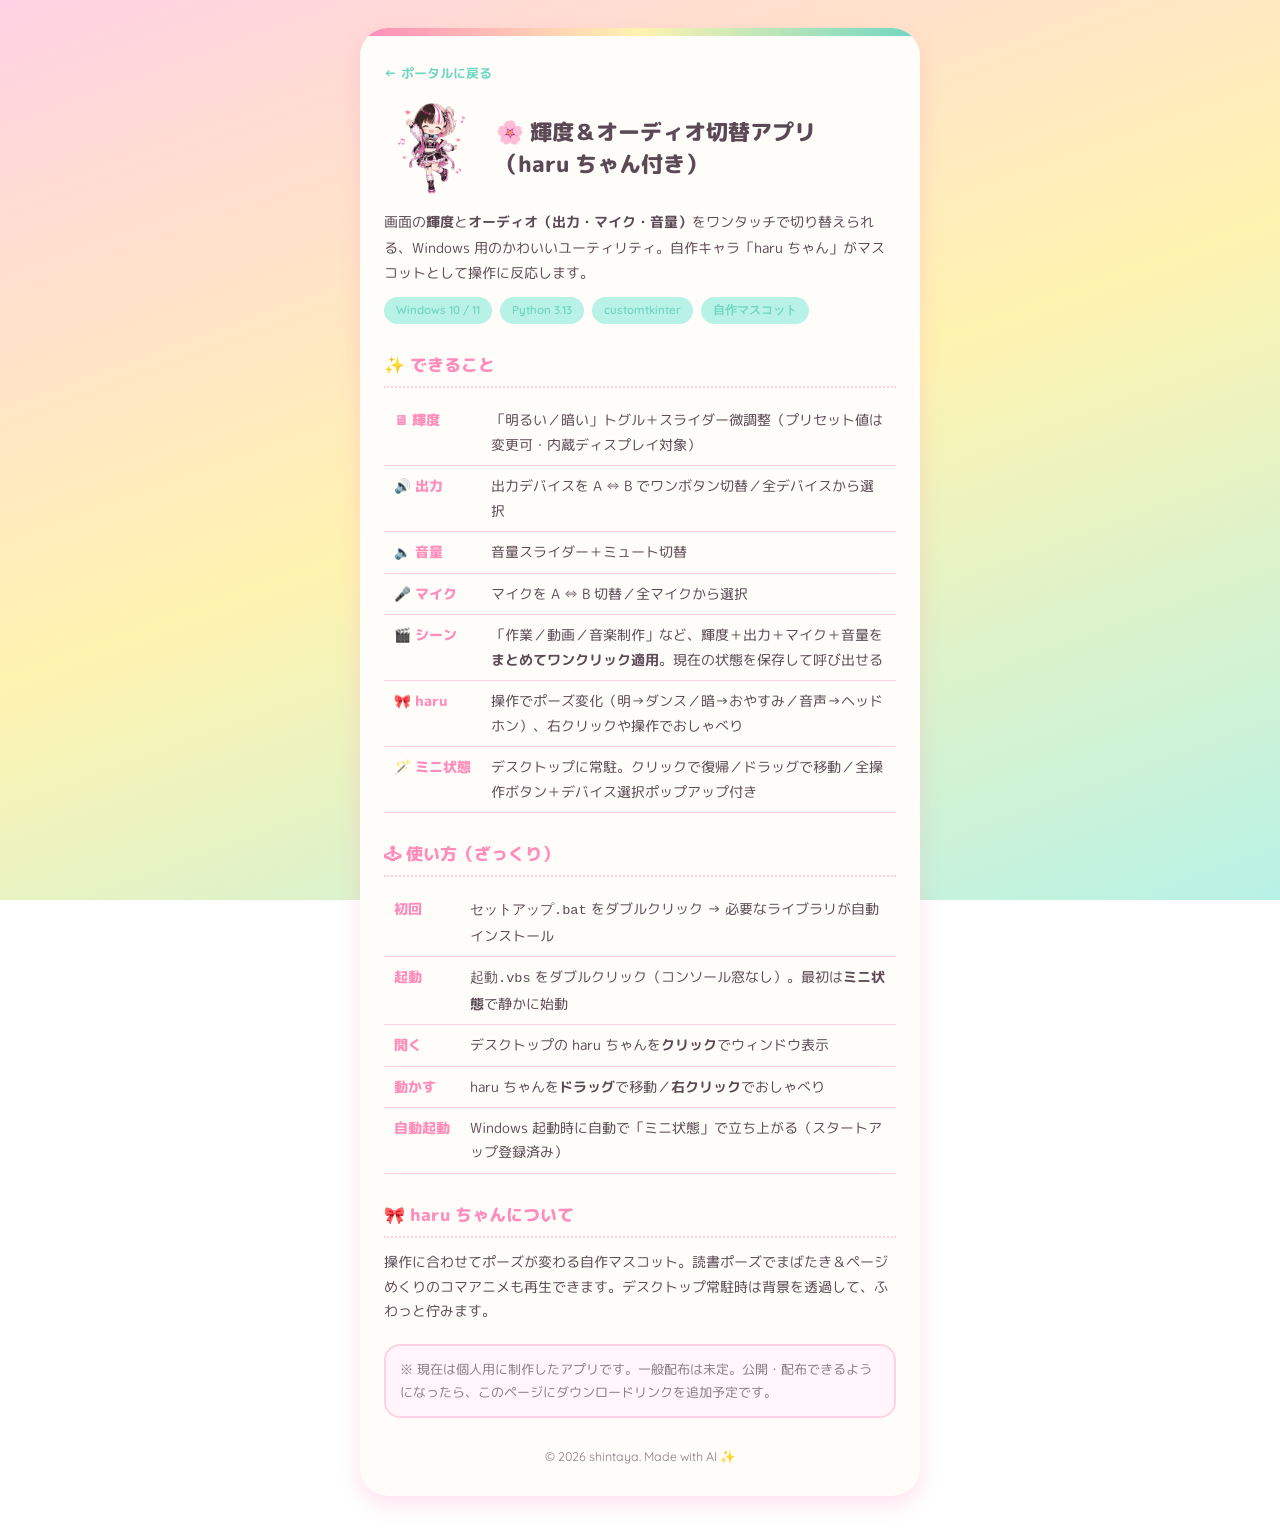
==== app.html @ 7fff1a0d "Add app detail page (works)" ====
<!DOCTYPE html>
<html lang="ja">
<head>
  <!-- ===== 基本メタ情報 ===== -->
  <meta charset="UTF-8">
  <meta name="viewport" content="width=device-width, initial-scale=1.0">
  <title>🌸 輝度＆オーディオ切替アプリ（haru ちゃん付き）｜しんたや 制作物</title>
  <meta name="description" content="画面輝度と音声デバイスをワンタッチ切替できるWindows用ユーティリティ。自作マスコット haru ちゃんが操作に反応します。しんたやの制作物。">

  <!-- ===== OGP ===== -->
  <meta property="og:type" content="article">
  <meta property="og:title" content="🌸 輝度＆オーディオ切替アプリ（haru ちゃん付き）">
  <meta property="og:description" content="画面輝度と音声デバイスをワンタッチ切替できるWindows用ユーティリティ。自作マスコット haru ちゃん付き。">
  <meta property="og:locale" content="ja_JP">

  <link rel="icon" href="data:image/svg+xml,<svg xmlns='http://www.w3.org/2000/svg' viewBox='0 0 100 100'><text y='.9em' font-size='90'>🌸</text></svg>">

  <!-- ===== Webフォント ===== -->
  <link rel="preconnect" href="https://fonts.googleapis.com">
  <link rel="preconnect" href="https://fonts.gstatic.com" crossorigin>
  <link href="https://fonts.googleapis.com/css2?family=M+PLUS+Rounded+1c:wght@400;500;700;800&family=Quicksand:wght@500;600;700&display=swap" rel="stylesheet">

  <style>
    /* ===== ポータル本体と同じカラーパレット ===== */
    :root {
      --pink:       #ffd1e3;
      --pink-deep:  #ff8cba;
      --mint:       #b8f2e6;
      --mint-deep:  #6fd6c2;
      --yellow:     #fff3b0;
      --ink:        #5b4a55;
      --ink-soft:   #8a7a84;
      --white:      #fffdfa;
      --shadow:     0 8px 20px rgba(255, 140, 186, 0.25);
    }

    * { margin: 0; padding: 0; box-sizing: border-box; }

    body {
      font-family: 'M PLUS Rounded 1c', 'Quicksand', sans-serif;
      color: var(--ink);
      line-height: 1.8;
      min-height: 100vh;
      background: linear-gradient(160deg, var(--pink) 0%, var(--yellow) 50%, var(--mint) 100%);
      background-attachment: fixed;
      display: flex;
      justify-content: center;
      padding: 28px 18px 48px;
      -webkit-font-smoothing: antialiased;
    }

    .card {
      width: 100%;
      max-width: 560px;
      background: var(--white);
      border-radius: 28px;
      padding: 30px 24px 28px;
      box-shadow: var(--shadow);
      position: relative;
      overflow: hidden;
    }
    .card::before {
      content: "";
      position: absolute;
      top: 0; left: 0; right: 0;
      height: 8px;
      background: linear-gradient(90deg, var(--pink-deep), var(--yellow), var(--mint-deep));
    }

    /* ===== 戻るリンク ===== */
    .back {
      display: inline-block;
      font-size: 0.82rem;
      font-weight: 700;
      color: var(--mint-deep);
      text-decoration: none;
      margin-bottom: 14px;
    }
    .back:hover { text-decoration: underline; }

    /* ===== ヘッダー（タイトル＋haru） ===== */
    .app-head {
      display: flex;
      align-items: center;
      gap: 16px;
      margin-bottom: 8px;
    }
    .app-head img {
      width: 96px;
      height: 96px;
      object-fit: contain;
      flex: 0 0 auto;
    }
    h1 {
      font-size: 1.4rem;
      font-weight: 800;
      line-height: 1.4;
    }
    .lead {
      font-size: 0.9rem;
      color: var(--ink);
      margin: 14px 0 6px;
    }

    /* ===== セクション見出し ===== */
    h2 {
      font-size: 1.05rem;
      font-weight: 800;
      color: var(--pink-deep);
      margin: 26px 0 12px;
      padding-bottom: 6px;
      border-bottom: 2px dotted var(--pink);
    }

    /* ===== 表 ===== */
    table {
      width: 100%;
      border-collapse: collapse;
      font-size: 0.85rem;
    }
    th, td {
      text-align: left;
      padding: 8px 10px;
      border-bottom: 1px solid var(--pink);
      vertical-align: top;
    }
    th {
      white-space: nowrap;
      color: var(--pink-deep);
      font-weight: 800;
    }

    /* ===== タグ ===== */
    .tags { display: flex; flex-wrap: wrap; gap: 8px; margin-top: 10px; }
    .tags span {
      font-family: 'Quicksand', sans-serif;
      font-size: 0.72rem;
      font-weight: 600;
      color: var(--mint-deep);
      background: var(--mint);
      border-radius: 999px;
      padding: 3px 12px;
    }

    .note {
      font-size: 0.8rem;
      color: var(--ink-soft);
      background: #fff5fa;
      border: 2px solid var(--pink);
      border-radius: 16px;
      padding: 12px 14px;
      margin-top: 20px;
    }

    footer {
      margin-top: 28px;
      text-align: center;
      font-family: 'Quicksand', sans-serif;
      font-size: 0.78rem;
      color: var(--ink-soft);
    }
  </style>
</head>
<body>
  <main class="card">

    <a class="back" href="index.html">← ポータルに戻る</a>

    <!-- ===== ヘッダー ===== -->
    <div class="app-head">
      <img src="images/haru_works.png" width="260" height="260" alt="自作マスコット haru ちゃん" decoding="async">
      <h1>🌸 輝度＆オーディオ切替アプリ<br>（haru ちゃん付き）</h1>
    </div>

    <p class="lead">画面の<strong>輝度</strong>と<strong>オーディオ（出力・マイク・音量）</strong>をワンタッチで切り替えられる、Windows 用のかわいいユーティリティ。自作キャラ「haru ちゃん」がマスコットとして操作に反応します。</p>

    <div class="tags">
      <span>Windows 10 / 11</span>
      <span>Python 3.13</span>
      <span>customtkinter</span>
      <span>自作マスコット</span>
    </div>

    <!-- ===== できること ===== -->
    <h2>✨ できること</h2>
    <table>
      <tr><th>🖥 輝度</th><td>「明るい／暗い」トグル＋スライダー微調整（プリセット値は変更可・内蔵ディスプレイ対象）</td></tr>
      <tr><th>🔊 出力</th><td>出力デバイスを A ⇔ B でワンボタン切替／全デバイスから選択</td></tr>
      <tr><th>🔈 音量</th><td>音量スライダー＋ミュート切替</td></tr>
      <tr><th>🎤 マイク</th><td>マイクを A ⇔ B 切替／全マイクから選択</td></tr>
      <tr><th>🎬 シーン</th><td>「作業／動画／音楽制作」など、輝度＋出力＋マイク＋音量を<strong>まとめてワンクリック適用</strong>。現在の状態を保存して呼び出せる</td></tr>
      <tr><th>🎀 haru</th><td>操作でポーズ変化（明→ダンス／暗→おやすみ／音声→ヘッドホン）、右クリックや操作でおしゃべり</td></tr>
      <tr><th>🪄 ミニ状態</th><td>デスクトップに常駐。クリックで復帰／ドラッグで移動／全操作ボタン＋デバイス選択ポップアップ付き</td></tr>
    </table>

    <!-- ===== 使い方 ===== -->
    <h2>🕹 使い方（ざっくり）</h2>
    <table>
      <tr><th>初回</th><td><code>セットアップ.bat</code> をダブルクリック → 必要なライブラリが自動インストール</td></tr>
      <tr><th>起動</th><td><code>起動.vbs</code> をダブルクリック（コンソール窓なし）。最初は<strong>ミニ状態</strong>で静かに始動</td></tr>
      <tr><th>開く</th><td>デスクトップの haru ちゃんを<strong>クリック</strong>でウィンドウ表示</td></tr>
      <tr><th>動かす</th><td>haru ちゃんを<strong>ドラッグ</strong>で移動／<strong>右クリック</strong>でおしゃべり</td></tr>
      <tr><th>自動起動</th><td>Windows 起動時に自動で「ミニ状態」で立ち上がる（スタートアップ登録済み）</td></tr>
    </table>

    <!-- ===== haru ちゃん ===== -->
    <h2>🎀 haru ちゃんについて</h2>
    <p style="font-size:0.85rem;">操作に合わせてポーズが変わる自作マスコット。読書ポーズでまばたき＆ページめくりのコマアニメも再生できます。デスクトップ常駐時は背景を透過して、ふわっと佇みます。</p>

    <div class="note">
      ※ 現在は個人用に制作したアプリです。一般配布は未定。公開・配布できるようになったら、このページにダウンロードリンクを追加予定です。
    </div>

    <footer lang="en">© 2026 shintaya. Made with AI ✨</footer>

  </main>
</body>
</html>
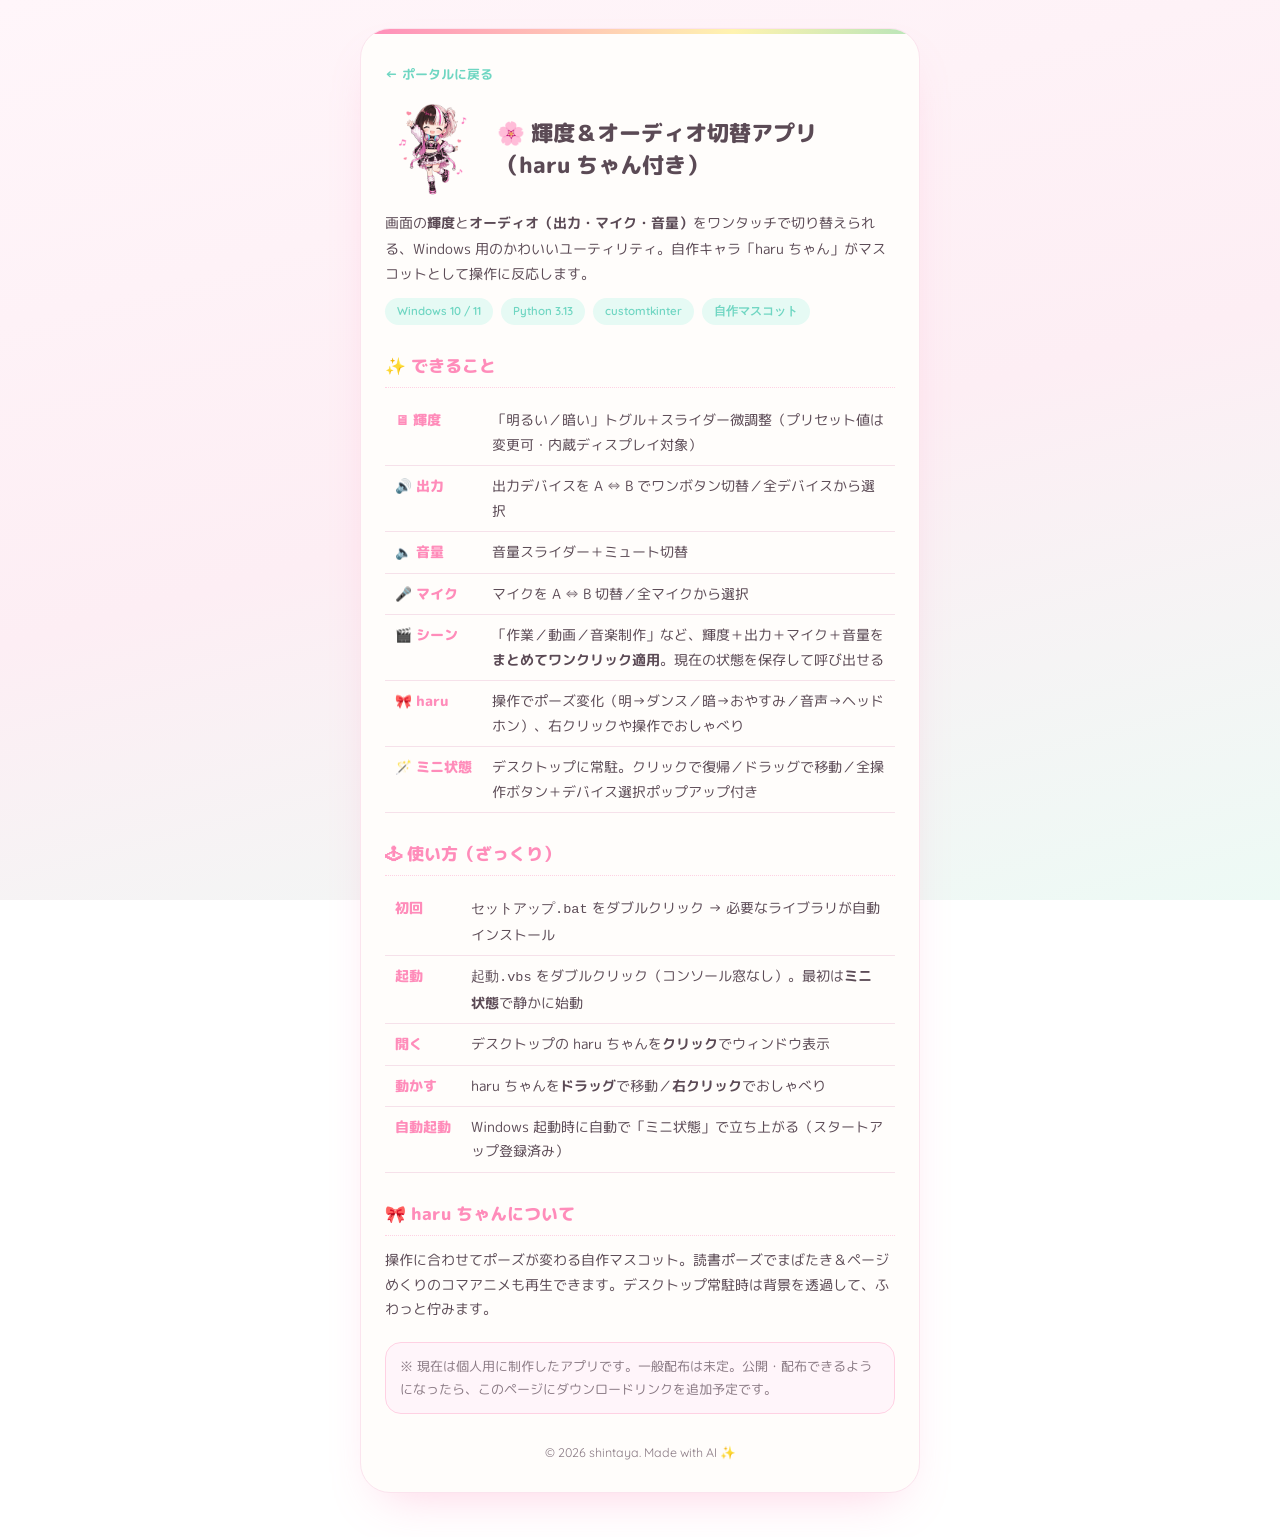
==== commit c3fed7d0: "Apply new design: app.html" ====
--- a/app.html
+++ b/app.html
@@ -1,13 +1,11 @@
 <!DOCTYPE html>
 <html lang="ja">
 <head>
-  <!-- ===== 基本メタ情報 ===== -->
   <meta charset="UTF-8">
   <meta name="viewport" content="width=device-width, initial-scale=1.0">
   <title>🌸 輝度＆オーディオ切替アプリ（haru ちゃん付き）｜しんたや 制作物</title>
   <meta name="description" content="画面輝度と音声デバイスをワンタッチ切替できるWindows用ユーティリティ。自作マスコット haru ちゃんが操作に反応します。しんたやの制作物。">
 
-  <!-- ===== OGP ===== -->
   <meta property="og:type" content="article">
   <meta property="og:title" content="🌸 輝度＆オーディオ切替アプリ（haru ちゃん付き）">
   <meta property="og:description" content="画面輝度と音声デバイスをワンタッチ切替できるWindows用ユーティリティ。自作マスコット haru ちゃん付き。">
@@ -15,150 +13,71 @@
 
   <link rel="icon" href="data:image/svg+xml,<svg xmlns='http://www.w3.org/2000/svg' viewBox='0 0 100 100'><text y='.9em' font-size='90'>🌸</text></svg>">
 
-  <!-- ===== Webフォント ===== -->
   <link rel="preconnect" href="https://fonts.googleapis.com">
   <link rel="preconnect" href="https://fonts.gstatic.com" crossorigin>
   <link href="https://fonts.googleapis.com/css2?family=M+PLUS+Rounded+1c:wght@400;500;700;800&family=Quicksand:wght@500;600;700&display=swap" rel="stylesheet">
 
   <style>
-    /* ===== ポータル本体と同じカラーパレット ===== */
+    /* ===== Sugar Mist パレット（A案） ===== */
     :root {
-      --pink:       #ffd1e3;
-      --pink-deep:  #ff8cba;
-      --mint:       #b8f2e6;
-      --mint-deep:  #6fd6c2;
-      --yellow:     #fff3b0;
-      --ink:        #5b4a55;
-      --ink-soft:   #8a7a84;
-      --white:      #fffdfa;
-      --shadow:     0 8px 20px rgba(255, 140, 186, 0.25);
+      --pink:#ffd1e3; --pink-deep:#ff8cba; --mint:#b8f2e6; --mint-deep:#6fd6c2;
+      --yellow:#fff3b0; --ink:#5b4a55; --ink-soft:#8a7a84;
+      --card:#fffdfb; --card-border:#fbe4ee; --soft-shadow:0 22px 50px -24px rgba(255,140,186,.45);
+    }
+    * { margin:0; padding:0; box-sizing:border-box; }
+    body {
+      font-family:'M PLUS Rounded 1c','Quicksand',sans-serif;
+      color:var(--ink); line-height:1.8; min-height:100vh;
+      background:linear-gradient(165deg,#fff6fa 0%,#fdeef4 52%,#edfaf5 100%);
+      background-attachment:fixed; display:flex; justify-content:center;
+      padding:28px 16px 48px; -webkit-font-smoothing:antialiased;
+    }
+    .card {
+      width:100%; max-width:560px; background:var(--card); border:1px solid var(--card-border);
+      border-radius:30px; padding:30px 24px 28px; box-shadow:var(--soft-shadow);
+      position:relative; overflow:hidden; animation:cardIn .7s cubic-bezier(.2,.7,.2,1) both;
+    }
+    .card::before {
+      content:""; position:absolute; top:0; left:0; right:0; height:5px;
+      background:linear-gradient(90deg,var(--pink-deep),var(--yellow),var(--mint-deep),var(--pink-deep));
+      background-size:200% 100%; animation:barShine 6s linear infinite;
+    }
+    @keyframes cardIn { from{opacity:0;transform:translateY(26px) scale(.985);} to{opacity:1;transform:none;} }
+    @keyframes floaty { 0%,100%{transform:translateY(0);} 50%{transform:translateY(-7px);} }
+    @keyframes barShine { 0%{background-position:0% 50%;} 100%{background-position:200% 50%;} }
+
+    .back {
+      display:inline-block; font-size:0.82rem; font-weight:700;
+      color:var(--mint-deep); text-decoration:none; margin-bottom:14px;
+    }
+    .back:hover { text-decoration:underline; }
+
+    .app-head { display:flex; align-items:center; gap:16px; margin-bottom:8px; }
+    .app-head img { width:96px; height:96px; object-fit:contain; flex:0 0 auto; animation:floaty 4s ease-in-out infinite; }
+    h1 { font-size:1.4rem; font-weight:800; line-height:1.4; }
+    .lead { font-size:0.9rem; color:var(--ink); margin:14px 0 6px; }
+
+    h2 {
+      font-size:1.05rem; font-weight:800; color:var(--pink-deep);
+      margin:26px 0 12px; padding-bottom:6px; border-bottom:1.5px dotted var(--pink);
     }
 
-    * { margin: 0; padding: 0; box-sizing: border-box; }
+    table { width:100%; border-collapse:collapse; font-size:0.85rem; }
+    th, td { text-align:left; padding:8px 10px; border-bottom:1px solid #f6e1ea; vertical-align:top; }
+    th { white-space:nowrap; color:var(--pink-deep); font-weight:800; }
 
-    body {
-      font-family: 'M PLUS Rounded 1c', 'Quicksand', sans-serif;
-      color: var(--ink);
-      line-height: 1.8;
-      min-height: 100vh;
-      background: linear-gradient(160deg, var(--pink) 0%, var(--yellow) 50%, var(--mint) 100%);
-      background-attachment: fixed;
-      display: flex;
-      justify-content: center;
-      padding: 28px 18px 48px;
-      -webkit-font-smoothing: antialiased;
-    }
-
-    .card {
-      width: 100%;
-      max-width: 560px;
-      background: var(--white);
-      border-radius: 28px;
-      padding: 30px 24px 28px;
-      box-shadow: var(--shadow);
-      position: relative;
-      overflow: hidden;
-    }
-    .card::before {
-      content: "";
-      position: absolute;
-      top: 0; left: 0; right: 0;
-      height: 8px;
-      background: linear-gradient(90deg, var(--pink-deep), var(--yellow), var(--mint-deep));
-    }
-
-    /* ===== 戻るリンク ===== */
-    .back {
-      display: inline-block;
-      font-size: 0.82rem;
-      font-weight: 700;
-      color: var(--mint-deep);
-      text-decoration: none;
-      margin-bottom: 14px;
-    }
-    .back:hover { text-decoration: underline; }
-
-    /* ===== ヘッダー（タイトル＋haru） ===== */
-    .app-head {
-      display: flex;
-      align-items: center;
-      gap: 16px;
-      margin-bottom: 8px;
-    }
-    .app-head img {
-      width: 96px;
-      height: 96px;
-      object-fit: contain;
-      flex: 0 0 auto;
-    }
-    h1 {
-      font-size: 1.4rem;
-      font-weight: 800;
-      line-height: 1.4;
-    }
-    .lead {
-      font-size: 0.9rem;
-      color: var(--ink);
-      margin: 14px 0 6px;
-    }
-
-    /* ===== セクション見出し ===== */
-    h2 {
-      font-size: 1.05rem;
-      font-weight: 800;
-      color: var(--pink-deep);
-      margin: 26px 0 12px;
-      padding-bottom: 6px;
-      border-bottom: 2px dotted var(--pink);
-    }
-
-    /* ===== 表 ===== */
-    table {
-      width: 100%;
-      border-collapse: collapse;
-      font-size: 0.85rem;
-    }
-    th, td {
-      text-align: left;
-      padding: 8px 10px;
-      border-bottom: 1px solid var(--pink);
-      vertical-align: top;
-    }
-    th {
-      white-space: nowrap;
-      color: var(--pink-deep);
-      font-weight: 800;
-    }
-
-    /* ===== タグ ===== */
-    .tags { display: flex; flex-wrap: wrap; gap: 8px; margin-top: 10px; }
+    .tags { display:flex; flex-wrap:wrap; gap:8px; margin-top:10px; }
     .tags span {
-      font-family: 'Quicksand', sans-serif;
-      font-size: 0.72rem;
-      font-weight: 600;
-      color: var(--mint-deep);
-      background: var(--mint);
-      border-radius: 999px;
-      padding: 3px 12px;
+      font-family:'Quicksand',sans-serif; font-size:0.72rem; font-weight:600;
+      color:var(--mint-deep); background:#e6faf4; border-radius:999px; padding:3px 12px;
     }
 
     .note {
-      font-size: 0.8rem;
-      color: var(--ink-soft);
-      background: #fff5fa;
-      border: 2px solid var(--pink);
-      border-radius: 16px;
-      padding: 12px 14px;
-      margin-top: 20px;
+      font-size:0.8rem; color:var(--ink-soft); background:#fff5fa;
+      border:1.5px solid var(--pink); border-radius:16px; padding:12px 14px; margin-top:20px;
     }
-
-    footer {
-      margin-top: 28px;
-      text-align: center;
-      font-family: 'Quicksand', sans-serif;
-      font-size: 0.78rem;
-      color: var(--ink-soft);
-    }
+    footer { margin-top:28px; text-align:center; font-family:'Quicksand',sans-serif; font-size:0.78rem; color:var(--ink-soft); }
+    @media (prefers-reduced-motion:reduce){ *{animation:none!important;} }
   </style>
 </head>
 <body>
@@ -166,7 +85,6 @@
 
     <a class="back" href="index.html">← ポータルに戻る</a>
 
-    <!-- ===== ヘッダー ===== -->
     <div class="app-head">
       <img src="images/haru_works.png" width="260" height="260" alt="自作マスコット haru ちゃん" decoding="async">
       <h1>🌸 輝度＆オーディオ切替アプリ<br>（haru ちゃん付き）</h1>
@@ -181,7 +99,6 @@
       <span>自作マスコット</span>
     </div>
 
-    <!-- ===== できること ===== -->
     <h2>✨ できること</h2>
     <table>
       <tr><th>🖥 輝度</th><td>「明るい／暗い」トグル＋スライダー微調整（プリセット値は変更可・内蔵ディスプレイ対象）</td></tr>
@@ -193,7 +110,6 @@
       <tr><th>🪄 ミニ状態</th><td>デスクトップに常駐。クリックで復帰／ドラッグで移動／全操作ボタン＋デバイス選択ポップアップ付き</td></tr>
     </table>
 
-    <!-- ===== 使い方 ===== -->
     <h2>🕹 使い方（ざっくり）</h2>
     <table>
       <tr><th>初回</th><td><code>セットアップ.bat</code> をダブルクリック → 必要なライブラリが自動インストール</td></tr>
@@ -203,7 +119,6 @@
       <tr><th>自動起動</th><td>Windows 起動時に自動で「ミニ状態」で立ち上がる（スタートアップ登録済み）</td></tr>
     </table>
 
-    <!-- ===== haru ちゃん ===== -->
     <h2>🎀 haru ちゃんについて</h2>
     <p style="font-size:0.85rem;">操作に合わせてポーズが変わる自作マスコット。読書ポーズでまばたき＆ページめくりのコマアニメも再生できます。デスクトップ常駐時は背景を透過して、ふわっと佇みます。</p>
 
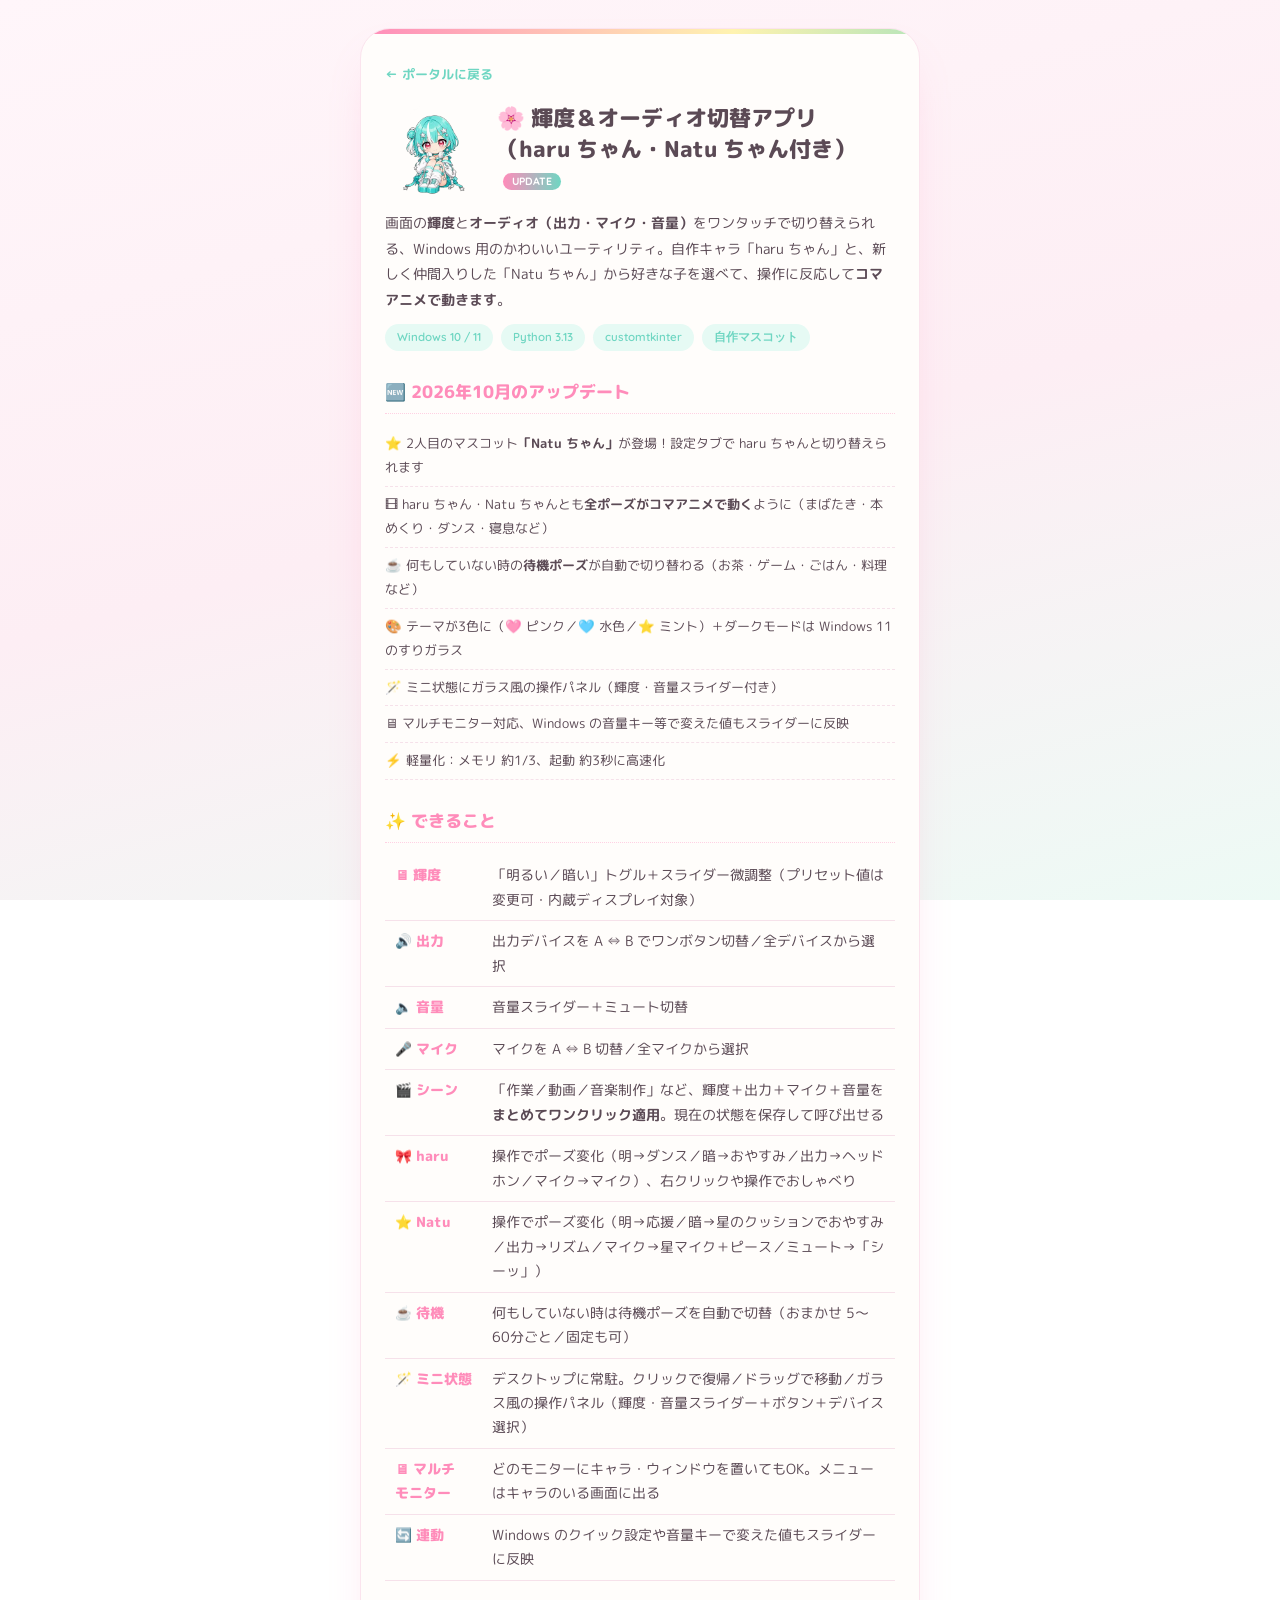
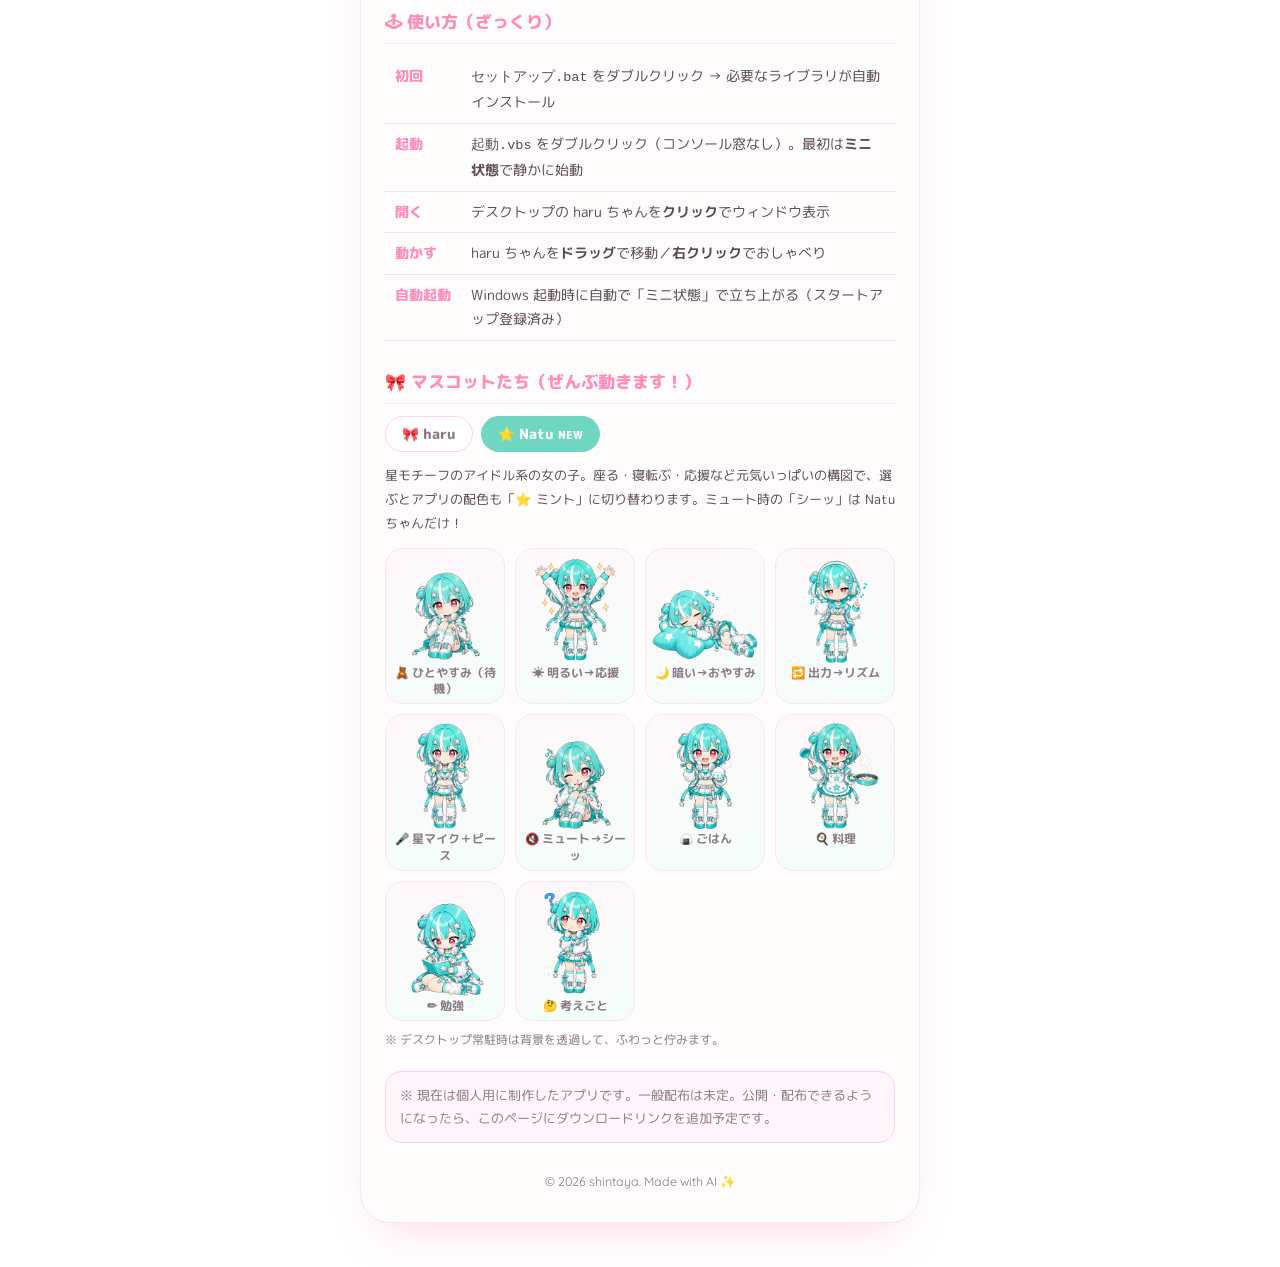
==== commit 841e49e5: "Update desktop app: add Natu & animated poses" ====
--- a/app.html
+++ b/app.html
@@ -3,12 +3,12 @@
 <head>
   <meta charset="UTF-8">
   <meta name="viewport" content="width=device-width, initial-scale=1.0">
-  <title>🌸 輝度＆オーディオ切替アプリ（haru ちゃん付き）｜しんたや 制作物</title>
-  <meta name="description" content="画面輝度と音声デバイスをワンタッチ切替できるWindows用ユーティリティ。自作マスコット haru ちゃんが操作に反応します。しんたやの制作物。">
+  <title>🌸 輝度＆オーディオ切替アプリ（haru ちゃん・Natu ちゃん付き）｜しんたや 制作物</title>
+  <meta name="description" content="画面輝度と音声デバイスをワンタッチ切替できるWindows用ユーティリティ。自作マスコット haru ちゃん・Natu ちゃんが操作に反応してコマアニメで動きます。しんたやの制作物。">
 
   <meta property="og:type" content="article">
-  <meta property="og:title" content="🌸 輝度＆オーディオ切替アプリ（haru ちゃん付き）">
-  <meta property="og:description" content="画面輝度と音声デバイスをワンタッチ切替できるWindows用ユーティリティ。自作マスコット haru ちゃん付き。">
+  <meta property="og:title" content="🌸 輝度＆オーディオ切替アプリ（haru ちゃん・Natu ちゃん付き）">
+  <meta property="og:description" content="画面輝度と音声デバイスをワンタッチ切替できるWindows用ユーティリティ。自作マスコット haru ちゃん・Natu ちゃん付き。">
   <meta property="og:locale" content="ja_JP">
 
   <link rel="icon" href="data:image/svg+xml,<svg xmlns='http://www.w3.org/2000/svg' viewBox='0 0 100 100'><text y='.9em' font-size='90'>🌸</text></svg>">
@@ -77,6 +77,28 @@
       border:1.5px solid var(--pink); border-radius:16px; padding:12px 14px; margin-top:20px;
     }
     footer { margin-top:28px; text-align:center; font-family:'Quicksand',sans-serif; font-size:0.78rem; color:var(--ink-soft); }
+    /* ===== キャラ切替＆ポーズギャラリー ===== */
+    .chara-tabs { display:flex; gap:8px; margin:4px 0 12px; }
+    .chara-tabs button {
+      font:inherit; font-size:0.85rem; font-weight:800; cursor:pointer;
+      border:1.5px solid var(--pink); background:#fff; color:var(--ink-soft);
+      border-radius:999px; padding:5px 16px; transition:all .2s ease;
+    }
+    .chara-tabs button[aria-pressed="true"] { background:var(--pink-deep); border-color:var(--pink-deep); color:#fff; }
+    .chara-tabs button[data-c="natu"][aria-pressed="true"] { background:var(--mint-deep); border-color:var(--mint-deep); }
+    .chara-intro { font-size:0.83rem; margin-bottom:12px; }
+    .poses { display:grid; grid-template-columns:repeat(auto-fill,minmax(112px,1fr)); gap:10px; }
+    .poses figure {
+      background:linear-gradient(170deg,#fff7fb,#f3fdf9); border:1px solid var(--card-border);
+      border-radius:18px; padding:8px 6px 6px; text-align:center;
+    }
+    .poses img { display:block; width:100%; height:auto; aspect-ratio:1; }
+    .poses figcaption { font-size:0.72rem; font-weight:700; color:var(--ink-soft); line-height:1.4; margin-top:2px; }
+    .poses[hidden], .chara-intro[hidden] { display:none; }
+    .news { list-style:none; font-size:0.83rem; }
+    .news li { padding:6px 0; border-bottom:1px dashed #f6e1ea; }
+    .badge { display:inline-block; font-family:'Quicksand',sans-serif; font-size:0.66rem; font-weight:700; color:#fff;
+      background:linear-gradient(90deg,var(--pink-deep),var(--mint-deep)); border-radius:999px; padding:1px 9px; margin-left:6px; vertical-align:3px; }
     @media (prefers-reduced-motion:reduce){ *{animation:none!important;} }
   </style>
 </head>
@@ -86,11 +108,11 @@
     <a class="back" href="index.html">← ポータルに戻る</a>
 
     <div class="app-head">
-      <img src="images/haru_works.png" width="260" height="260" alt="自作マスコット haru ちゃん" decoding="async">
-      <h1>🌸 輝度＆オーディオ切替アプリ<br>（haru ちゃん付き）</h1>
-    </div>
-
-    <p class="lead">画面の<strong>輝度</strong>と<strong>オーディオ（出力・マイク・音量）</strong>をワンタッチで切り替えられる、Windows 用のかわいいユーティリティ。自作キャラ「haru ちゃん」がマスコットとして操作に反応します。</p>
+      <img src="images/app/natu_idle.webp" width="300" height="300" alt="自作マスコット Natu ちゃん" decoding="async">
+      <h1>🌸 輝度＆オーディオ切替アプリ<br>（haru ちゃん・Natu ちゃん付き）<span class="badge">UPDATE</span></h1>
+    </div>
+
+    <p class="lead">画面の<strong>輝度</strong>と<strong>オーディオ（出力・マイク・音量）</strong>をワンタッチで切り替えられる、Windows 用のかわいいユーティリティ。自作キャラ「haru ちゃん」と、新しく仲間入りした「Natu ちゃん」から好きな子を選べて、操作に反応して<strong>コマアニメで動きます</strong>。</p>
 
     <div class="tags">
       <span>Windows 10 / 11</span>
@@ -98,6 +120,17 @@
       <span>customtkinter</span>
       <span>自作マスコット</span>
     </div>
+
+    <h2>🆕 2026年10月のアップデート</h2>
+    <ul class="news">
+      <li>⭐ 2人目のマスコット<strong>「Natu ちゃん」</strong>が登場！設定タブで haru ちゃんと切り替えられます</li>
+      <li>🎞 haru ちゃん・Natu ちゃんとも<strong>全ポーズがコマアニメで動く</strong>ように（まばたき・本めくり・ダンス・寝息など）</li>
+      <li>☕ 何もしていない時の<strong>待機ポーズ</strong>が自動で切り替わる（お茶・ゲーム・ごはん・料理など）</li>
+      <li>🎨 テーマが3色に（🩷 ピンク／🩵 水色／⭐ ミント）＋ダークモードは Windows 11 のすりガラス</li>
+      <li>🪄 ミニ状態にガラス風の操作パネル（輝度・音量スライダー付き）</li>
+      <li>🖥 マルチモニター対応、Windows の音量キー等で変えた値もスライダーに反映</li>
+      <li>⚡ 軽量化：メモリ 約1/3、起動 約3秒に高速化</li>
+    </ul>
 
     <h2>✨ できること</h2>
     <table>
@@ -106,8 +139,12 @@
       <tr><th>🔈 音量</th><td>音量スライダー＋ミュート切替</td></tr>
       <tr><th>🎤 マイク</th><td>マイクを A ⇔ B 切替／全マイクから選択</td></tr>
       <tr><th>🎬 シーン</th><td>「作業／動画／音楽制作」など、輝度＋出力＋マイク＋音量を<strong>まとめてワンクリック適用</strong>。現在の状態を保存して呼び出せる</td></tr>
-      <tr><th>🎀 haru</th><td>操作でポーズ変化（明→ダンス／暗→おやすみ／音声→ヘッドホン）、右クリックや操作でおしゃべり</td></tr>
-      <tr><th>🪄 ミニ状態</th><td>デスクトップに常駐。クリックで復帰／ドラッグで移動／全操作ボタン＋デバイス選択ポップアップ付き</td></tr>
+      <tr><th>🎀 haru</th><td>操作でポーズ変化（明→ダンス／暗→おやすみ／出力→ヘッドホン／マイク→マイク）、右クリックや操作でおしゃべり</td></tr>
+      <tr><th>⭐ Natu</th><td>操作でポーズ変化（明→応援／暗→星のクッションでおやすみ／出力→リズム／マイク→星マイク＋ピース／ミュート→「シーッ」）</td></tr>
+      <tr><th>☕ 待機</th><td>何もしていない時は待機ポーズを自動で切替（おまかせ 5〜60分ごと／固定も可）</td></tr>
+      <tr><th>🪄 ミニ状態</th><td>デスクトップに常駐。クリックで復帰／ドラッグで移動／ガラス風の操作パネル（輝度・音量スライダー＋ボタン＋デバイス選択）</td></tr>
+      <tr><th>🖥 マルチ<br>モニター</th><td>どのモニターにキャラ・ウィンドウを置いてもOK。メニューはキャラのいる画面に出る</td></tr>
+      <tr><th>🔄 連動</th><td>Windows のクイック設定や音量キーで変えた値もスライダーに反映</td></tr>
     </table>
 
     <h2>🕹 使い方（ざっくり）</h2>
@@ -119,15 +156,55 @@
       <tr><th>自動起動</th><td>Windows 起動時に自動で「ミニ状態」で立ち上がる（スタートアップ登録済み）</td></tr>
     </table>
 
-    <h2>🎀 haru ちゃんについて</h2>
-    <p style="font-size:0.85rem;">操作に合わせてポーズが変わる自作マスコット。読書ポーズでまばたき＆ページめくりのコマアニメも再生できます。デスクトップ常駐時は背景を透過して、ふわっと佇みます。</p>
+    <h2>🎀 マスコットたち（ぜんぶ動きます！）</h2>
+    <div class="chara-tabs" role="group" aria-label="キャラを選ぶ">
+      <button type="button" data-c="haru" aria-pressed="false">🎀 haru</button>
+      <button type="button" data-c="natu" aria-pressed="true">⭐ Natu <small>NEW</small></button>
+    </div>
+    <p class="chara-intro" id="intro-haru" hidden>読書好きでおっとりした、ゆめかわピンクの女の子。ボタン操作でポーズが変わり、何もしていない時は本を読んだりお茶を飲んだりしてくつろぎます。</p>
+    <p class="chara-intro" id="intro-natu">星モチーフのアイドル系の女の子。座る・寝転ぶ・応援など元気いっぱいの構図で、選ぶとアプリの配色も「⭐ ミント」に切り替わります。ミュート時の「シーッ」は Natu ちゃんだけ！</p>
+    <div class="poses" id="poses-haru" hidden>
+        <figure><img src="images/app/haru_idle.webp" width="300" height="300" alt="haru 📖 読書（待機）" loading="lazy" decoding="async"><figcaption>📖 読書（待機）</figcaption></figure>
+        <figure><img src="images/app/haru_bright.webp" width="300" height="300" alt="haru ☀ 明るい→ダンス" loading="lazy" decoding="async"><figcaption>☀ 明るい→ダンス</figcaption></figure>
+        <figure><img src="images/app/haru_dim.webp" width="300" height="300" alt="haru 🌙 暗い→おやすみ" loading="lazy" decoding="async"><figcaption>🌙 暗い→おやすみ</figcaption></figure>
+        <figure><img src="images/app/haru_audio.webp" width="300" height="300" alt="haru 🔁 出力→ヘッドホン" loading="lazy" decoding="async"><figcaption>🔁 出力→ヘッドホン</figcaption></figure>
+        <figure><img src="images/app/haru_mic.webp" width="300" height="300" alt="haru 🎤 マイク" loading="lazy" decoding="async"><figcaption>🎤 マイク</figcaption></figure>
+        <figure><img src="images/app/haru_tea.webp" width="300" height="300" alt="haru ☕ お茶" loading="lazy" decoding="async"><figcaption>☕ お茶</figcaption></figure>
+        <figure><img src="images/app/haru_game.webp" width="300" height="300" alt="haru 🎮 ゲーム" loading="lazy" decoding="async"><figcaption>🎮 ゲーム</figcaption></figure>
+        <figure><img src="images/app/haru_phone.webp" width="300" height="300" alt="haru 📱 スマホ" loading="lazy" decoding="async"><figcaption>📱 スマホ</figcaption></figure>
+        <figure><img src="images/app/haru_stretch.webp" width="300" height="300" alt="haru 🙆 のび" loading="lazy" decoding="async"><figcaption>🙆 のび</figcaption></figure>
+    </div>
+    <div class="poses" id="poses-natu">
+        <figure><img src="images/app/natu_idle.webp" width="300" height="300" alt="natu 🧸 ひとやすみ（待機）" loading="lazy" decoding="async"><figcaption>🧸 ひとやすみ（待機）</figcaption></figure>
+        <figure><img src="images/app/natu_bright.webp" width="300" height="300" alt="natu ☀ 明るい→応援" loading="lazy" decoding="async"><figcaption>☀ 明るい→応援</figcaption></figure>
+        <figure><img src="images/app/natu_dim.webp" width="300" height="300" alt="natu 🌙 暗い→おやすみ" loading="lazy" decoding="async"><figcaption>🌙 暗い→おやすみ</figcaption></figure>
+        <figure><img src="images/app/natu_audio.webp" width="300" height="300" alt="natu 🔁 出力→リズム" loading="lazy" decoding="async"><figcaption>🔁 出力→リズム</figcaption></figure>
+        <figure><img src="images/app/natu_mic.webp" width="300" height="300" alt="natu 🎤 星マイク＋ピース" loading="lazy" decoding="async"><figcaption>🎤 星マイク＋ピース</figcaption></figure>
+        <figure><img src="images/app/natu_mute.webp" width="300" height="300" alt="natu 🔇 ミュート→シーッ" loading="lazy" decoding="async"><figcaption>🔇 ミュート→シーッ</figcaption></figure>
+        <figure><img src="images/app/natu_eat.webp" width="300" height="300" alt="natu 🍙 ごはん" loading="lazy" decoding="async"><figcaption>🍙 ごはん</figcaption></figure>
+        <figure><img src="images/app/natu_cook.webp" width="300" height="300" alt="natu 🍳 料理" loading="lazy" decoding="async"><figcaption>🍳 料理</figcaption></figure>
+        <figure><img src="images/app/natu_study.webp" width="300" height="300" alt="natu ✏ 勉強" loading="lazy" decoding="async"><figcaption>✏ 勉強</figcaption></figure>
+        <figure><img src="images/app/natu_think.webp" width="300" height="300" alt="natu 🤔 考えごと" loading="lazy" decoding="async"><figcaption>🤔 考えごと</figcaption></figure>
+    </div>
+    <p style="font-size:0.78rem;color:var(--ink-soft);margin-top:8px;">※ デスクトップ常駐時は背景を透過して、ふわっと佇みます。</p>
 
     <div class="note">
       ※ 現在は個人用に制作したアプリです。一般配布は未定。公開・配布できるようになったら、このページにダウンロードリンクを追加予定です。
     </div>
 
     <footer lang="en">© 2026 shintaya. Made with AI ✨</footer>
-
   </main>
+  <script>
+    document.querySelectorAll('.chara-tabs button').forEach(function (b) {
+      b.addEventListener('click', function () {
+        var c = b.dataset.c;
+        document.querySelectorAll('.chara-tabs button').forEach(function (x) { x.setAttribute('aria-pressed', x === b); });
+        ['haru', 'natu'].forEach(function (k) {
+          document.getElementById('poses-' + k).hidden = (k !== c);
+          document.getElementById('intro-' + k).hidden = (k !== c);
+        });
+      });
+    });
+  </script>
 </body>
 </html>
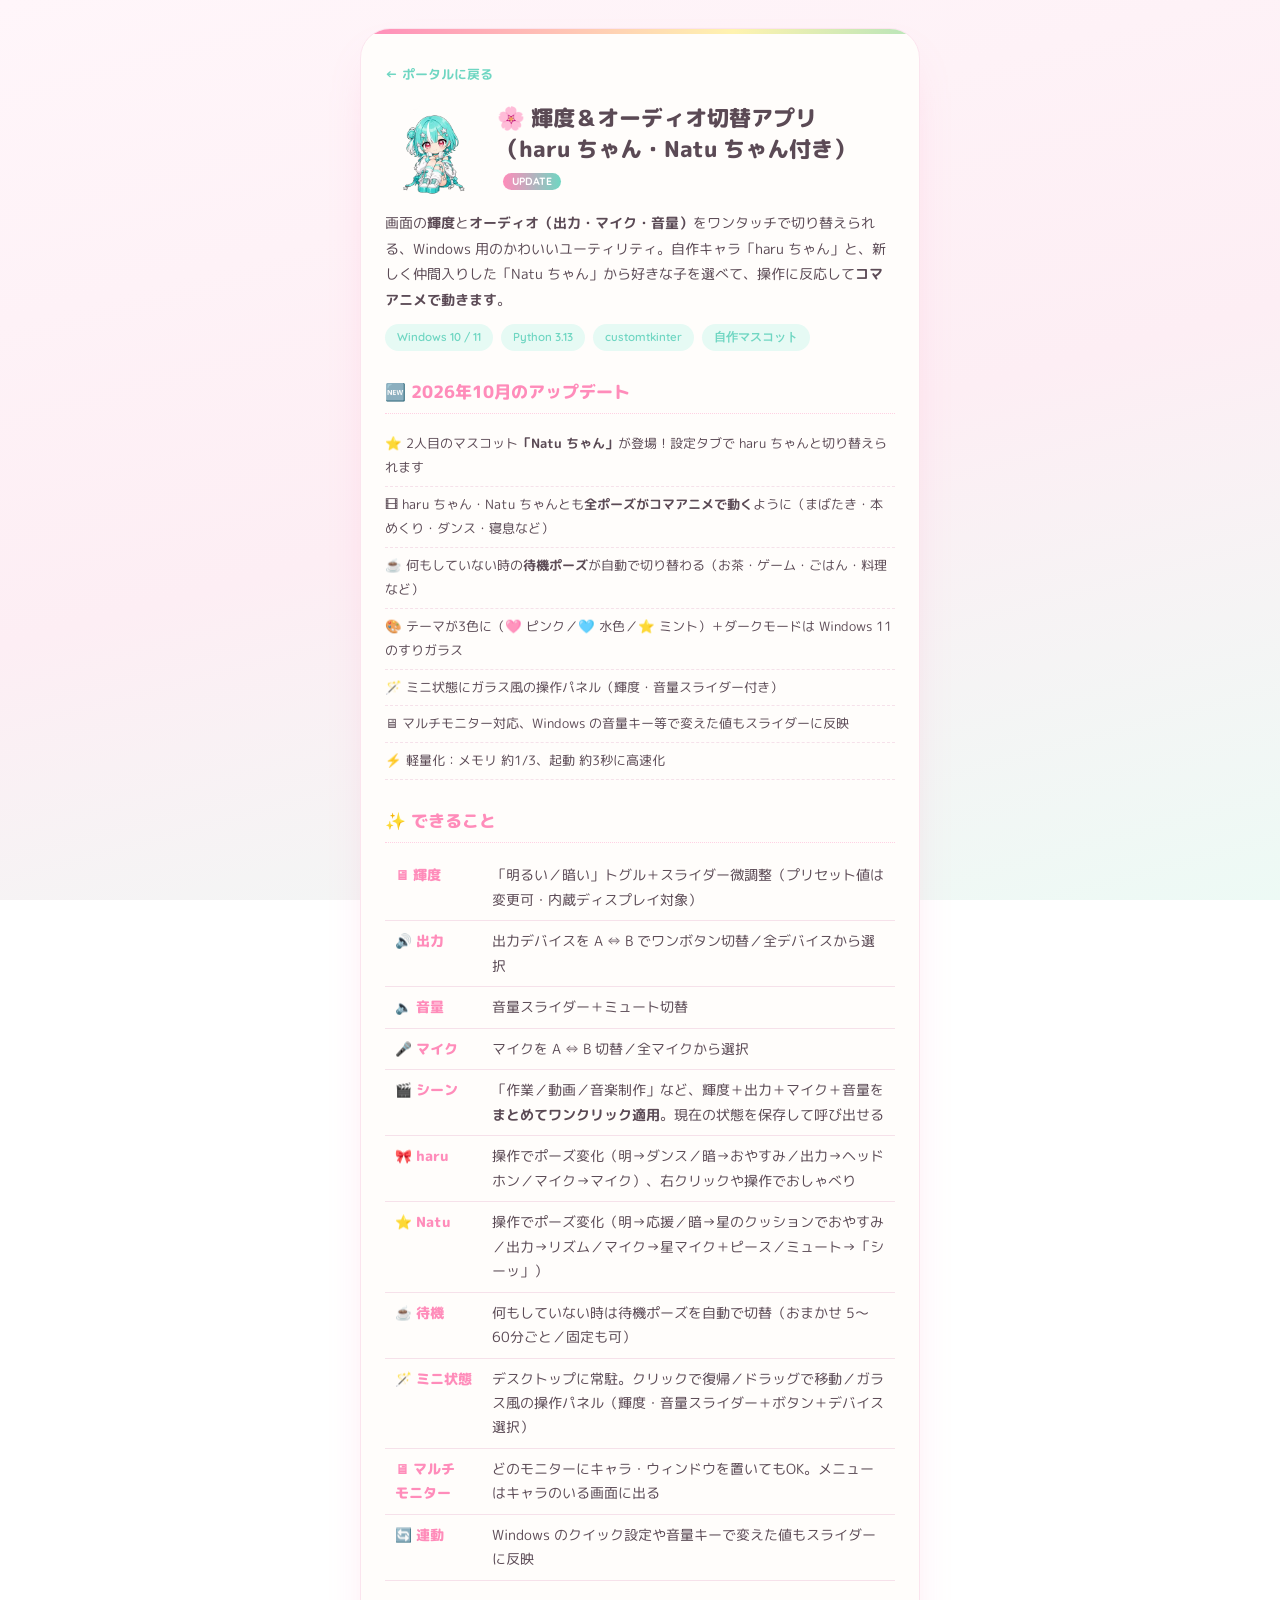
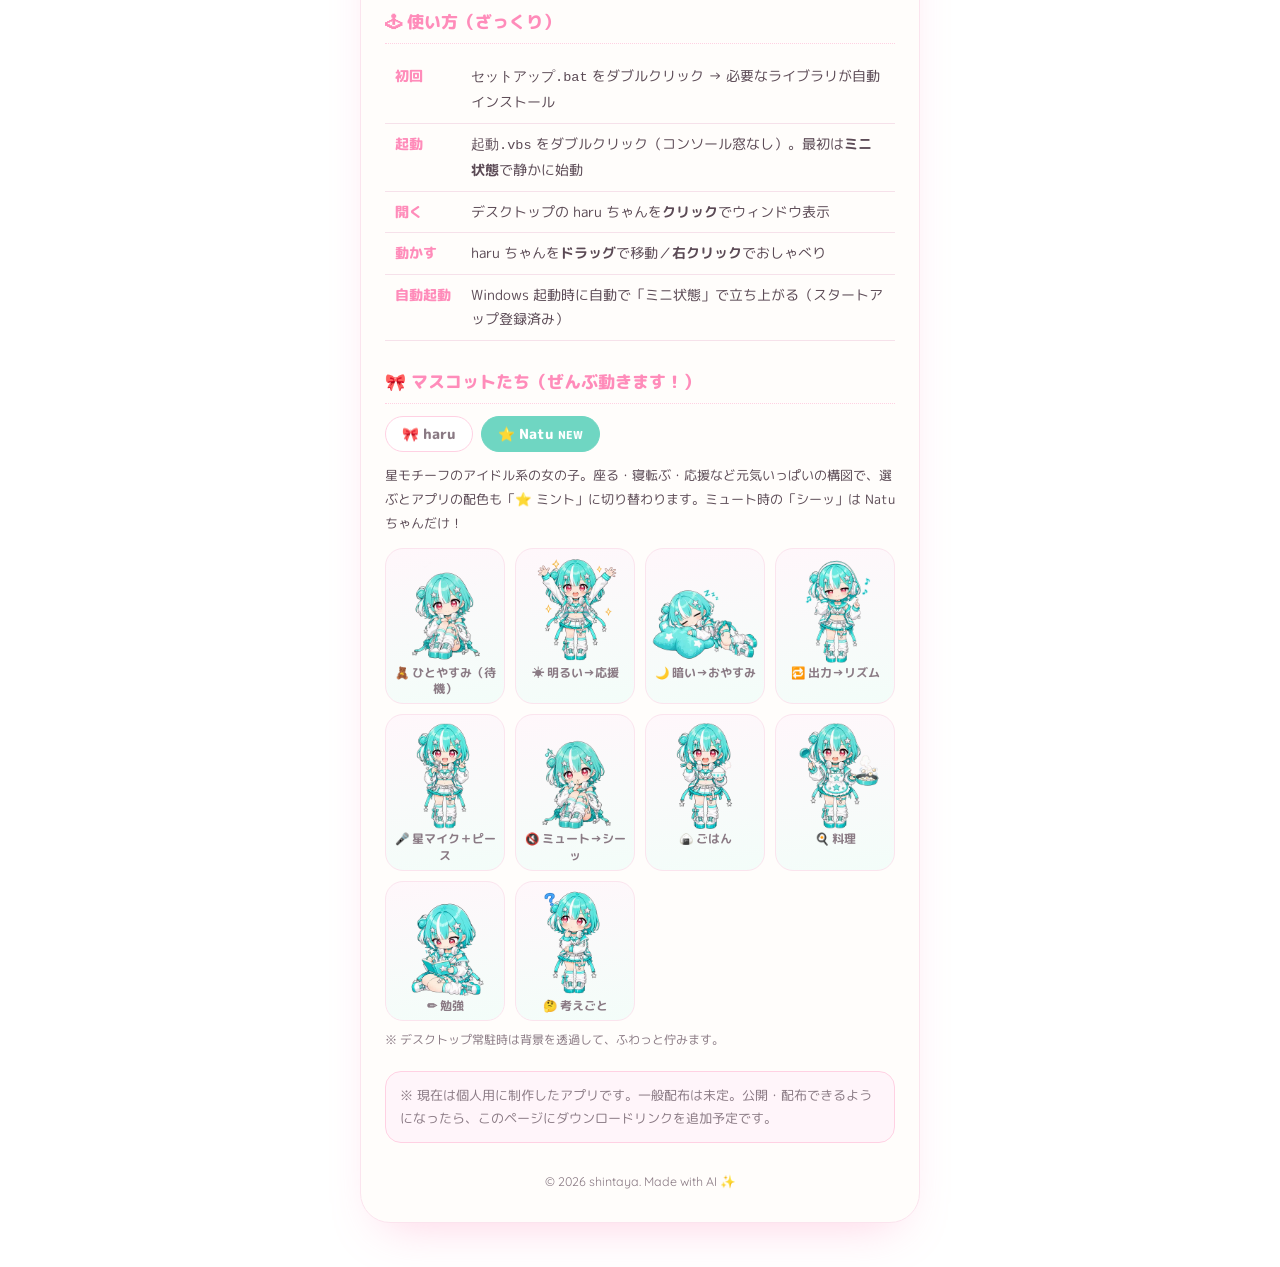
==== commit d9d66098: "サイト改善: YouTube登録ボタン・シェア画像・スマホ余白・漫画軽量化・ふわふわエフェクト Co-Authored-By: Claude Opus 5.5 (1M context) <norepl" ====
--- a/app.html
+++ b/app.html
@@ -10,6 +10,10 @@
   <meta property="og:title" content="🌸 輝度＆オーディオ切替アプリ（haru ちゃん・Natu ちゃん付き）">
   <meta property="og:description" content="画面輝度と音声デバイスをワンタッチ切替できるWindows用ユーティリティ。自作マスコット haru ちゃん・Natu ちゃん付き。">
   <meta property="og:locale" content="ja_JP">
+  <meta property="og:image" content="https://himawarihima09-svg.github.io/myprofile/images/ogp.jpg">
+  <meta property="og:image:width" content="1200">
+  <meta property="og:image:height" content="630">
+  <meta name="twitter:card" content="summary_large_image">
 
   <link rel="icon" href="data:image/svg+xml,<svg xmlns='http://www.w3.org/2000/svg' viewBox='0 0 100 100'><text y='.9em' font-size='90'>🌸</text></svg>">
 
@@ -101,6 +105,7 @@
       background:linear-gradient(90deg,var(--pink-deep),var(--mint-deep)); border-radius:999px; padding:1px 9px; margin-left:6px; vertical-align:3px; }
     @media (prefers-reduced-motion:reduce){ *{animation:none!important;} }
   </style>
+  <link rel="stylesheet" href="css/sweet.css">
 </head>
 <body>
   <main class="card">
@@ -206,5 +211,6 @@
       });
     });
   </script>
+  <script src="js/sweet.js" defer></script>
 </body>
 </html>
--- a/css/sweet.css
+++ b/css/sweet.css
@@ -0,0 +1,70 @@
+/* =========================================================
+   sweet.css … 全ページ共通の「仕上げ」スタイル
+   ・スマホで窮屈にならないよう余白を調整
+   ・ふわふわ浮かぶスイーツ、タップでキラッ、ボタンのきらめき
+   ・「動きを減らす」設定の人にはエフェクトを出さない
+   ========================================================= */
+
+/* ---- スマホの余白をすっきり ---- */
+@media (max-width: 520px) {
+  body { padding: 14px 8px 36px !important; }
+  .card, .page { padding: 22px 16px 26px !important; border-radius: 24px !important; }
+
+  /* 「できること」表：見出しを上、説明を下に積む（横幅いっぱい使える） */
+  .card table, .card tbody, .card tr, .card th, .card td { display: block; width: 100%; }
+  .card th { padding: 12px 2px 0 !important; border-bottom: 0 !important; white-space: normal !important; }
+  .card td { padding: 2px 2px 12px !important; }
+}
+
+/* ---- 背景でふわふわ浮かぶスイーツ ---- */
+.sweet-sky { position: fixed; inset: 0; pointer-events: none; overflow: hidden; z-index: 0; }
+.sweet-sky span {
+  position: absolute; bottom: -60px; opacity: 0;
+  animation: sweetFloat linear infinite;
+  will-change: transform, opacity;
+}
+@keyframes sweetFloat {
+  0%   { transform: translateY(0) rotate(0deg);        opacity: 0; }
+  12%  { opacity: .55; }
+  85%  { opacity: .45; }
+  100% { transform: translateY(-115vh) rotate(25deg); opacity: 0; }
+}
+.card, .page { z-index: 1; }
+/* スマホはカードが画面いっぱいなので、ごく薄くカードの上をふわっと通す */
+@media (max-width: 520px) {
+  .sweet-sky { z-index: 2; }
+  .sweet-sky span { animation-name: sweetFloatSoft; }
+}
+@keyframes sweetFloatSoft {
+  0%   { transform: translateY(0) rotate(0deg);        opacity: 0; }
+  12%  { opacity: .3; }
+  85%  { opacity: .25; }
+  100% { transform: translateY(-115vh) rotate(25deg); opacity: 0; }
+}
+
+/* ---- タップしたところにキラッ ---- */
+.sweet-spark {
+  position: fixed; z-index: 9999; pointer-events: none;
+  font-size: 14px; line-height: 1; color: #ff8cba;
+  animation: sparkPop .7s ease-out forwards;
+}
+@keyframes sparkPop {
+  0%   { transform: translate(-50%, -50%) scale(.4); opacity: 1; }
+  100% { transform: translate(calc(-50% + var(--dx)), calc(-50% + var(--dy))) scale(1); opacity: 0; }
+}
+
+/* ---- ボタンやカードに、なでると光がすっと走る ---- */
+.link-btn, .latest-comic, .work-card, .yt-cta { position: relative; overflow: hidden; }
+.link-btn::after, .latest-comic::after, .work-card::after, .yt-cta::after {
+  content: ""; position: absolute; top: 0; bottom: 0; left: -60%; width: 40%;
+  background: linear-gradient(100deg, transparent, rgba(255,255,255,.75), transparent);
+  transform: skewX(-18deg); pointer-events: none; opacity: 0;
+}
+.link-btn:hover::after, .latest-comic:hover::after, .work-card:hover::after, .yt-cta:hover::after {
+  animation: shine .8s ease;
+}
+@keyframes shine { 0% { left: -60%; opacity: 1; } 100% { left: 130%; opacity: 1; } }
+
+@media (prefers-reduced-motion: reduce) {
+  .sweet-sky, .sweet-spark { display: none !important; }
+}
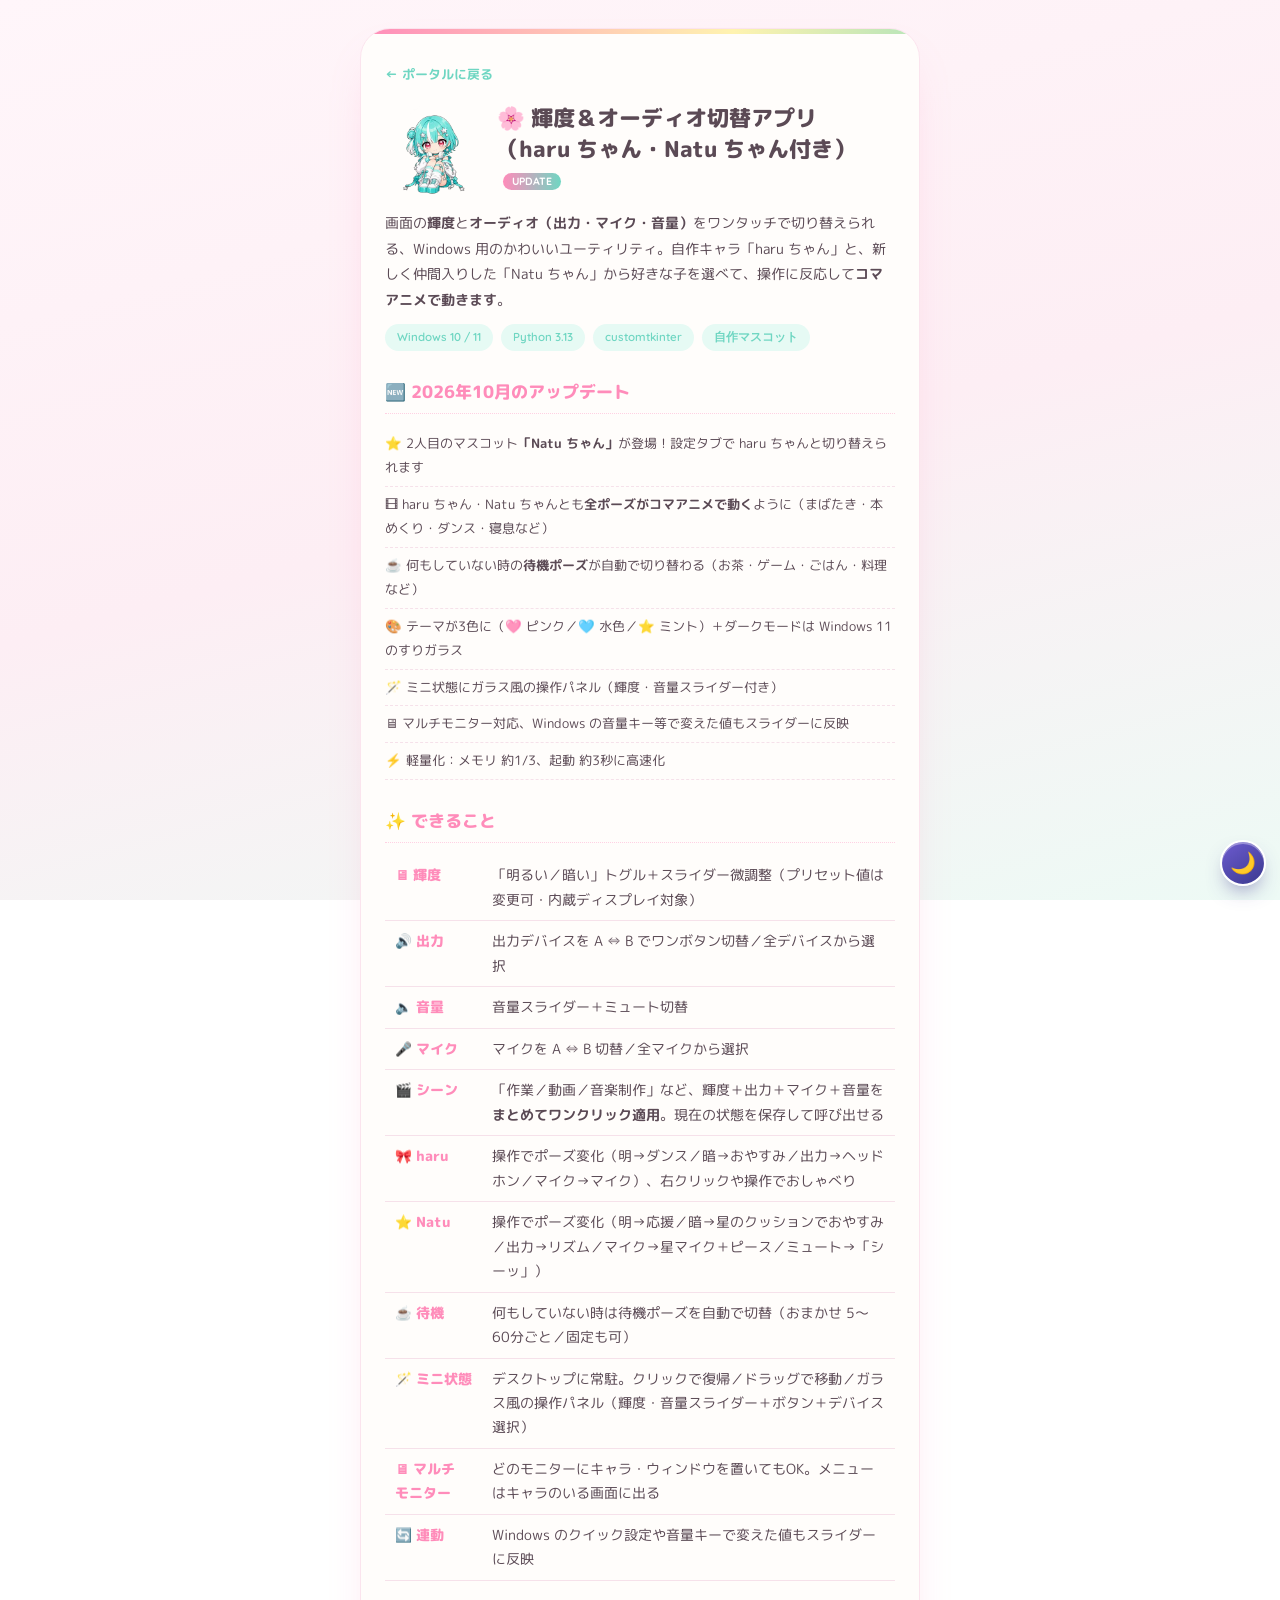
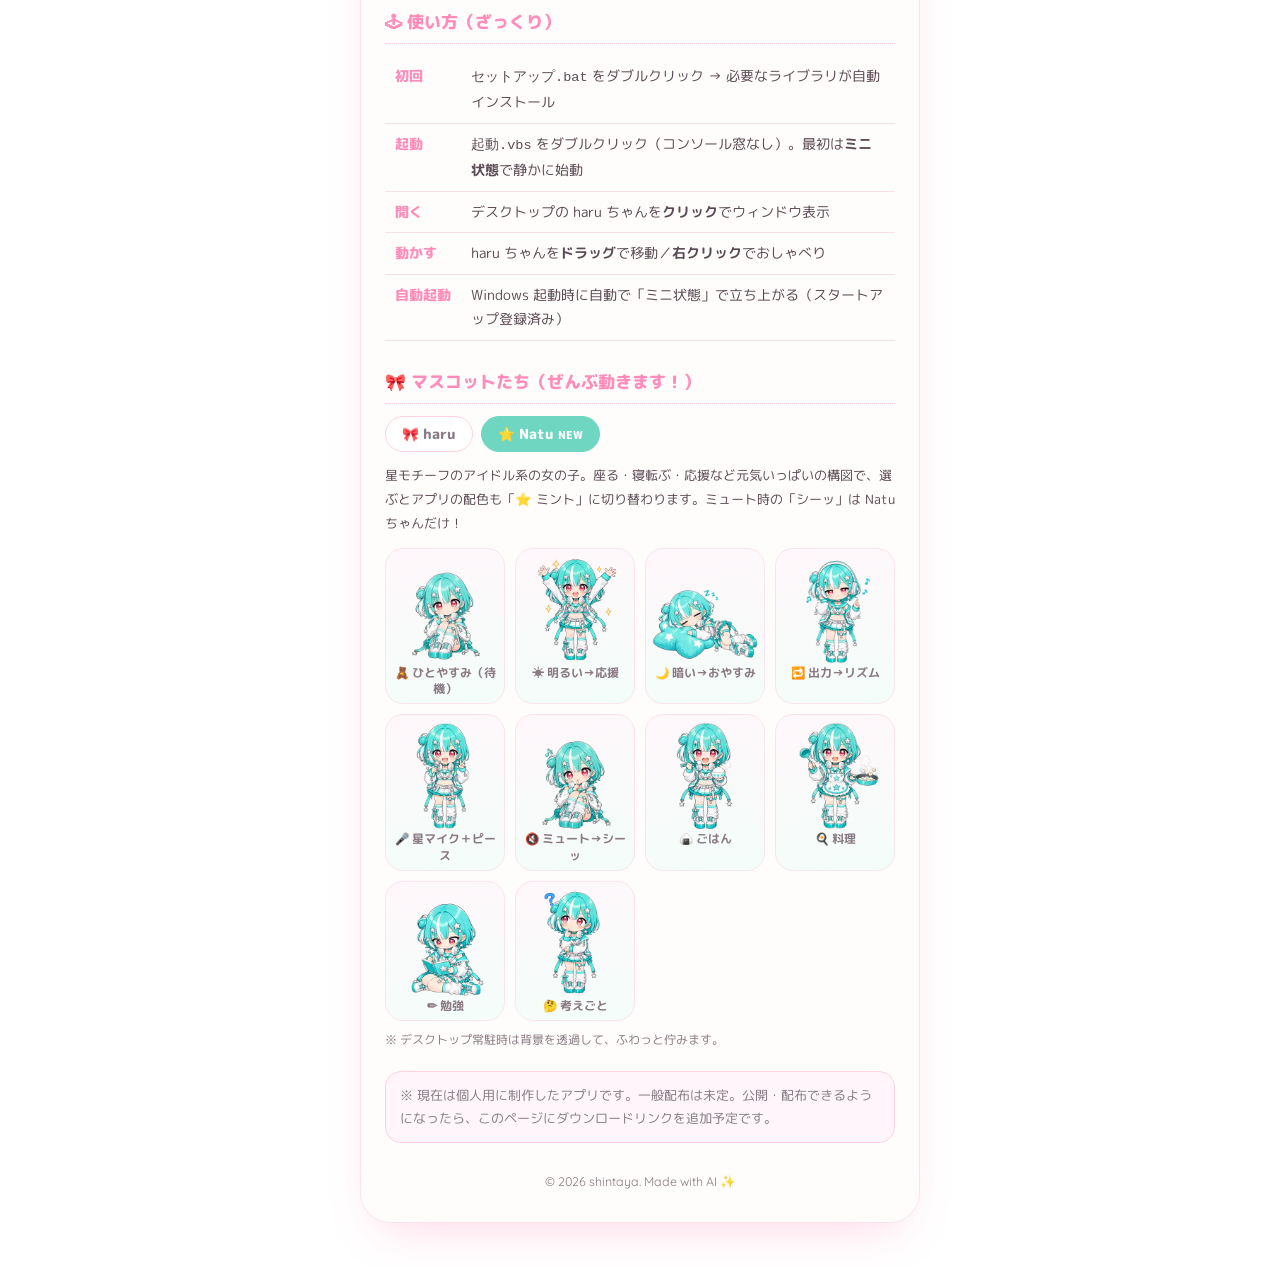
==== commit b4950f25: "Add cute night (dark) mode with toggle button Co-Authored-By: Claude Opus 5.5 (1M context) <noreply@" ====
--- a/app.html
+++ b/app.html
@@ -106,6 +106,7 @@
     @media (prefers-reduced-motion:reduce){ *{animation:none!important;} }
   </style>
   <link rel="stylesheet" href="css/sweet.css">
+  <script src="js/theme.js"></script>
 </head>
 <body>
   <main class="card">
--- a/css/sweet.css
+++ b/css/sweet.css
@@ -54,13 +54,13 @@
 }
 
 /* ---- ボタンやカードに、なでると光がすっと走る ---- */
-.link-btn, .latest-comic, .work-card, .yt-cta { position: relative; overflow: hidden; }
-.link-btn::after, .latest-comic::after, .work-card::after, .yt-cta::after {
+.link-btn, .latest-comic, .work-card, .yt-cta, .radio-cta { position: relative; overflow: hidden; }
+.link-btn::after, .latest-comic::after, .work-card::after, .yt-cta::after, .radio-cta::after {
   content: ""; position: absolute; top: 0; bottom: 0; left: -60%; width: 40%;
   background: linear-gradient(100deg, transparent, rgba(255,255,255,.75), transparent);
   transform: skewX(-18deg); pointer-events: none; opacity: 0;
 }
-.link-btn:hover::after, .latest-comic:hover::after, .work-card:hover::after, .yt-cta:hover::after {
+.link-btn:hover::after, .latest-comic:hover::after, .work-card:hover::after, .yt-cta:hover::after, .radio-cta:hover::after {
   animation: shine .8s ease;
 }
 @keyframes shine { 0% { left: -60%; opacity: 1; } 100% { left: 130%; opacity: 1; } }
@@ -68,3 +68,154 @@
 @media (prefers-reduced-motion: reduce) {
   .sweet-sky, .sweet-spark { display: none !important; }
 }
+
+/* =========================================================
+   夜のおやつモード（ダークモード）
+   ・夜空みたいな紺むらさきの背景に、星がちかちか
+   ・カードはベリーチョコ色、ピンクとミントは少し明るくして光らせる
+   ・切り替えは js/theme.js（右下の 🌙 / ☀️ ボタン）
+   ========================================================= */
+
+/* ---- 右下の切り替えボタン（キャンディみたいなまる） ---- */
+.theme-toggle {
+  position: fixed; right: 14px; bottom: 14px; z-index: 50;
+  width: 46px; height: 46px; border-radius: 50%;
+  display: flex; align-items: center; justify-content: center;
+  font-size: 1.3rem; line-height: 1; cursor: pointer;
+  border: 2px solid #fff;
+  background: linear-gradient(145deg, #6d5bd0, #3b3a8f);
+  box-shadow: 0 10px 22px -10px rgba(60,50,140,.8), inset 0 2px 0 rgba(255,255,255,.35);
+  transition: transform .15s ease;
+}
+.theme-toggle:hover { transform: translateY(-2px) rotate(-8deg); }
+.theme-toggle:focus-visible { outline: 3px solid var(--pink-deep); outline-offset: 3px; }
+.theme-toggle.pop { animation: togglePop .45s cubic-bezier(.2,.8,.3,1.3); }
+@keyframes togglePop { 0% { transform: scale(.7) rotate(-30deg); } 100% { transform: none; } }
+html[data-theme="dark"] .theme-toggle {
+  border-color: #ffe58a;
+  background: linear-gradient(145deg, #ffd1e3, #ffb0d0);
+  box-shadow: 0 0 18px 2px rgba(255,156,198,.45), inset 0 2px 0 rgba(255,255,255,.6);
+}
+
+/* 切り替えた瞬間だけ色をふわっと変える */
+html.theme-anim body, html.theme-anim body * {
+  transition: background-color .5s ease, color .5s ease, border-color .5s ease !important;
+}
+
+/* ---- 色の入れかえ（各ページ共通の色の名前を夜用に） ---- */
+html[data-theme="dark"] {
+  color-scheme: dark;
+  --pink:       #5b3d6e;
+  --pink-deep:  #ff9cc6;
+  --mint:       #2f6a68;
+  --mint-deep:  #7fe6d2;
+  --yellow:     #ffe58a;
+  --ink:        #f7e9f1;
+  --ink-soft:   #c7b3cc;
+  --card:       #241d3e;
+  --card-border:#4a3a6e;
+  --soft-shadow:0 0 0 1px rgba(255,156,198,.08), 0 24px 60px -24px rgba(255,120,190,.35);
+  --night-tile: #2e2652;
+  --night-tile-hover: #3a2f63;
+  --night-pink: #3a2648;
+  --night-mint: #1e3a47;
+  --night-line: #46385f;
+}
+
+/* ---- 夜空の背景 ---- */
+html[data-theme="dark"] body {
+  background:
+    radial-gradient(ellipse 80% 50% at 50% 0%, rgba(160,110,230,.35), transparent 70%),
+    linear-gradient(170deg, #1b1838 0%, #261c48 50%, #13263a 100%) !important;
+  background-attachment: fixed !important;
+}
+/* ちかちか光る星 */
+html[data-theme="dark"] body::before {
+  content: ""; position: fixed; inset: 0; z-index: 0; pointer-events: none;
+  background-image:
+    radial-gradient(1.5px 1.5px at 8% 12%,  #fff, transparent),
+    radial-gradient(1px 1px     at 22% 34%, #ffd1e3, transparent),
+    radial-gradient(1.5px 1.5px at 37% 8%,  #fff, transparent),
+    radial-gradient(1px 1px     at 51% 27%, #b8f2e6, transparent),
+    radial-gradient(2px 2px     at 66% 15%, #fff, transparent),
+    radial-gradient(1px 1px     at 79% 41%, #ffe58a, transparent),
+    radial-gradient(1.5px 1.5px at 91% 9%,  #fff, transparent),
+    radial-gradient(1px 1px     at 14% 63%, #fff, transparent),
+    radial-gradient(1.5px 1.5px at 30% 82%, #ffd1e3, transparent),
+    radial-gradient(1px 1px     at 58% 71%, #fff, transparent),
+    radial-gradient(2px 2px     at 84% 77%, #b8f2e6, transparent),
+    radial-gradient(1px 1px     at 95% 58%, #fff, transparent);
+  background-size: 520px 520px;
+  animation: twinkle 4s ease-in-out infinite alternate;
+}
+/* 左上にぽっかりお月さま */
+html[data-theme="dark"] body::after {
+  content: ""; position: fixed; top: 34px; left: 7%; z-index: 0; pointer-events: none;
+  width: 54px; height: 54px; border-radius: 50%;
+  background: transparent;
+  box-shadow: 12px -6px 0 0 #ffe9a8;
+  filter: drop-shadow(0 0 14px rgba(255,233,168,.55));
+  opacity: .9;
+}
+@keyframes twinkle { 0% { opacity: .45; } 100% { opacity: 1; } }
+@media (max-width: 520px) {
+  html[data-theme="dark"] body::after { top: 10px; left: auto; right: 18px; width: 34px; height: 34px; box-shadow: 8px -4px 0 0 #ffe9a8; opacity: .6; }
+}
+
+/* ---- カード：ベリーチョコ色 ---- */
+html[data-theme="dark"] .card, html[data-theme="dark"] .page {
+  background: linear-gradient(180deg, #2a2148 0%, #211b3a 100%);
+}
+
+/* ---- 白いボタン・箱 → 夜色のタイル ---- */
+html[data-theme="dark"] :is(.lang-toggle, .link-btn, .video-item, .work-card, .bn-item, .copyurl-btn,
+  .comic-image-button, .reader-action, .dialog-close, .credit, .contact a, .submit, .omikuji-btn,
+  .listen-link, .faq details, .wp, .dl, .char, .char img, .chara-tabs button) {
+  background: var(--night-tile);
+  border-color: var(--night-line);
+}
+html[data-theme="dark"] :is(.link-btn, .video-item, .work-card, .copyurl-btn, .submit, .omikuji-btn,
+  .contact a, .reader-action, .dl, .listen-link, .lang-toggle):hover {
+  background: var(--night-tile-hover);
+  border-color: var(--pink-deep);
+}
+html[data-theme="dark"] .chara-tabs button[aria-pressed="true"] { background: var(--pink-deep); color: #2a1e3e; }
+
+/* ピンクっぽい箱 */
+html[data-theme="dark"] :is(.note, .news, .omikuji, .ng, .reader-action--random, .link-btn .ico) {
+  background: var(--night-pink);
+}
+/* ミントっぽい箱・タグ */
+html[data-theme="dark"] :is(.tags span, .work-tags > span, .link-btn.beta .ico, .link-btn--comics .ico,
+  .ok, .en-box, .copyurl-btn.copied) {
+  background: var(--night-mint);
+}
+/* レモンっぽい箱 */
+html[data-theme="dark"] :is(.ask, .course) { background: #3a3326; border-color: #6e5f34; }
+html[data-theme="dark"] .course .label { color: #5a4600; }
+
+/* グラデーションの箱（最新作品・アルバムなど） */
+html[data-theme="dark"] :is(.latest-comic, .link-btn--comics, .work-card--stamp, .stamp-callout, .poses figure, .album) {
+  background: linear-gradient(120deg, #33264f, #1f3a4a);
+}
+html[data-theme="dark"] :is(.latest-comic, .link-btn--comics, .work-card--stamp) { border-color: #2f6a68; }
+html[data-theme="dark"] .latest-note { background: linear-gradient(120deg, #2d2658, #241f50); border-color: #4c4290; }
+html[data-theme="dark"] .latest-note :is(.latest-comic-kicker, .latest-comic-more) { color: #b9a8ff; }
+html[data-theme="dark"] .season { background: #1f3045; border-color: #34557a; }
+html[data-theme="dark"] .album-track-no { background: var(--night-tile); }
+html[data-theme="dark"] .album-track:hover { background: rgba(255,156,198,.15); }
+
+/* 罫線 */
+html[data-theme="dark"] :is(th, td, .news li, .who li) { border-bottom-color: var(--night-line); }
+
+/* 入力欄（お便りBOX） */
+html[data-theme="dark"] :is(input[type=text], input[type=email], textarea) {
+  background: #1d1733; color: var(--ink); border-color: var(--night-line);
+}
+html[data-theme="dark"] ::placeholder { color: #8f7fa0; }
+html[data-theme="dark"] .err { color: #ff8f8f; }
+
+/* なでたときの光の筋は、夜は控えめに */
+html[data-theme="dark"] :is(.link-btn, .latest-comic, .work-card, .yt-cta, .radio-cta)::after {
+  background: linear-gradient(100deg, transparent, rgba(255,255,255,.22), transparent);
+}
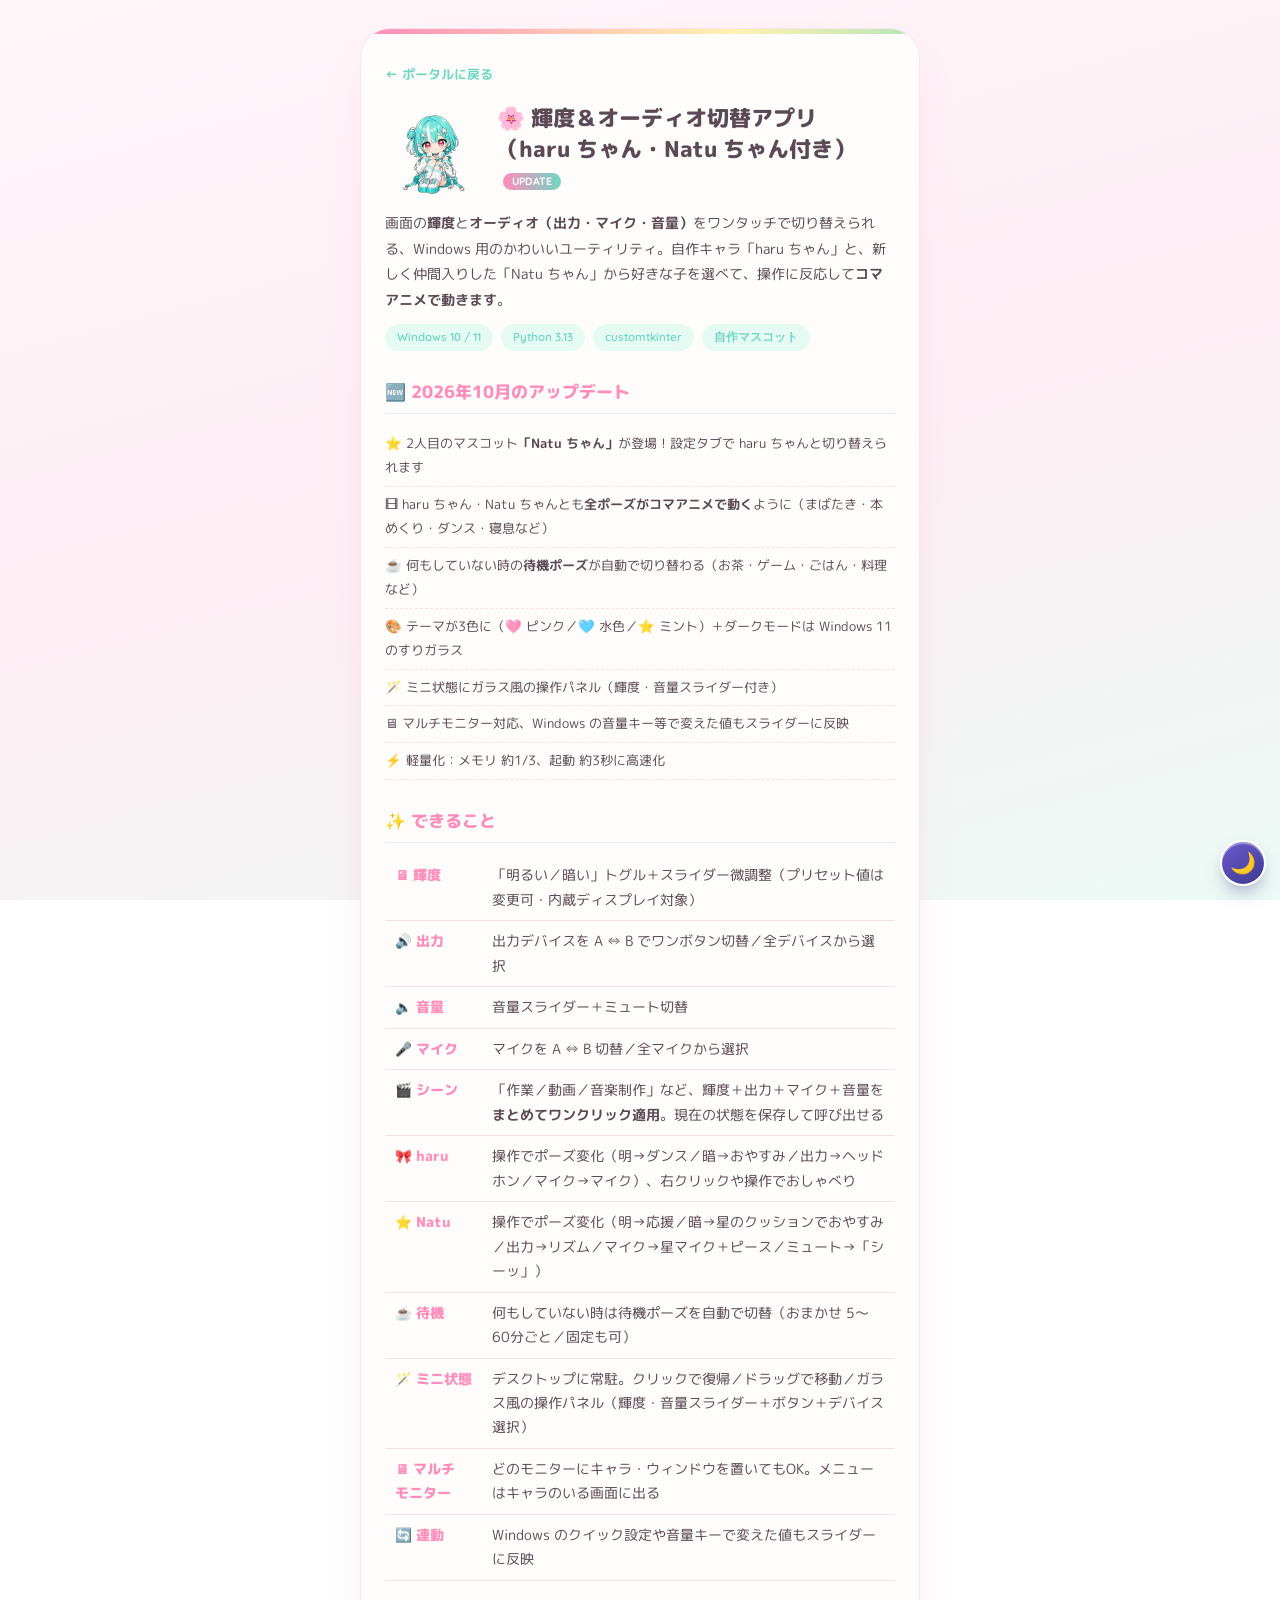
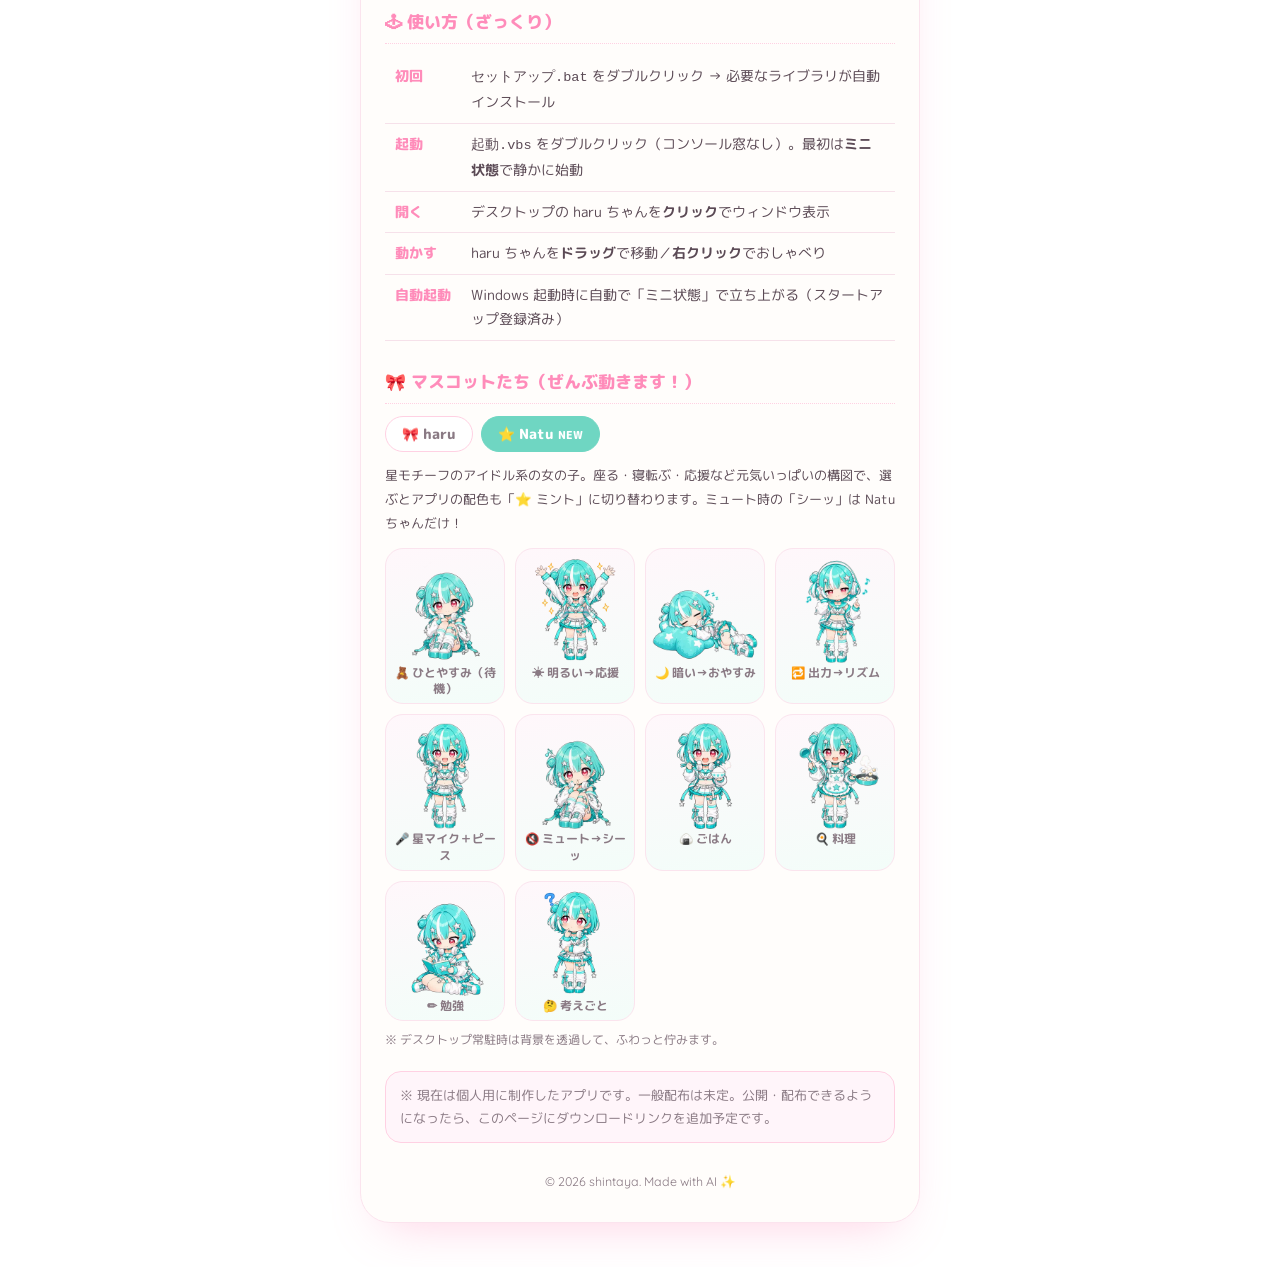
==== commit 589b3e15: "Add version query to shared CSS/JS so browsers fetch the new files Co-Authored-By: Claude Opus 5.5 (" ====
--- a/app.html
+++ b/app.html
@@ -105,8 +105,8 @@
       background:linear-gradient(90deg,var(--pink-deep),var(--mint-deep)); border-radius:999px; padding:1px 9px; margin-left:6px; vertical-align:3px; }
     @media (prefers-reduced-motion:reduce){ *{animation:none!important;} }
   </style>
-  <link rel="stylesheet" href="css/sweet.css">
-  <script src="js/theme.js"></script>
+  <link rel="stylesheet" href="css/sweet.css?v=20261026">
+  <script src="js/theme.js?v=20261026"></script>
 </head>
 <body>
   <main class="card">
@@ -212,6 +212,6 @@
       });
     });
   </script>
-  <script src="js/sweet.js" defer></script>
+  <script src="js/sweet.js?v=20261026" defer></script>
 </body>
 </html>
